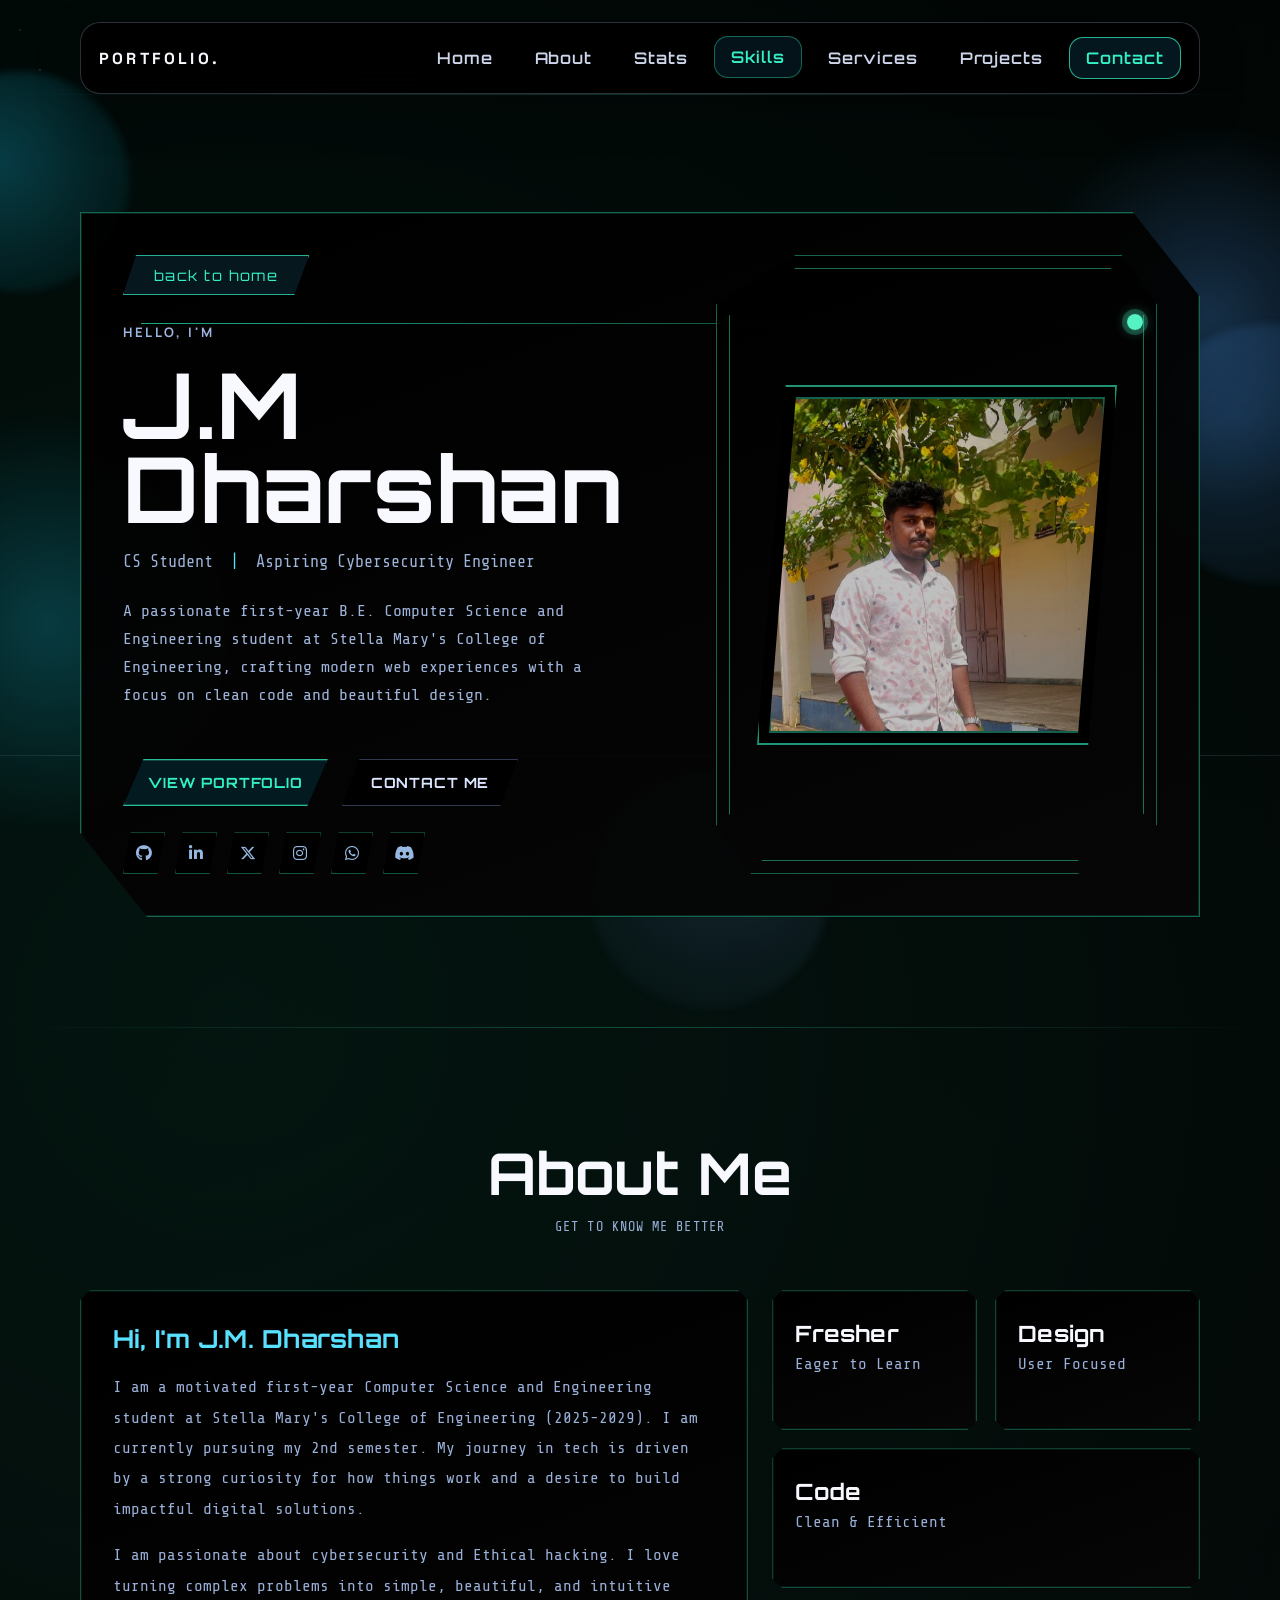
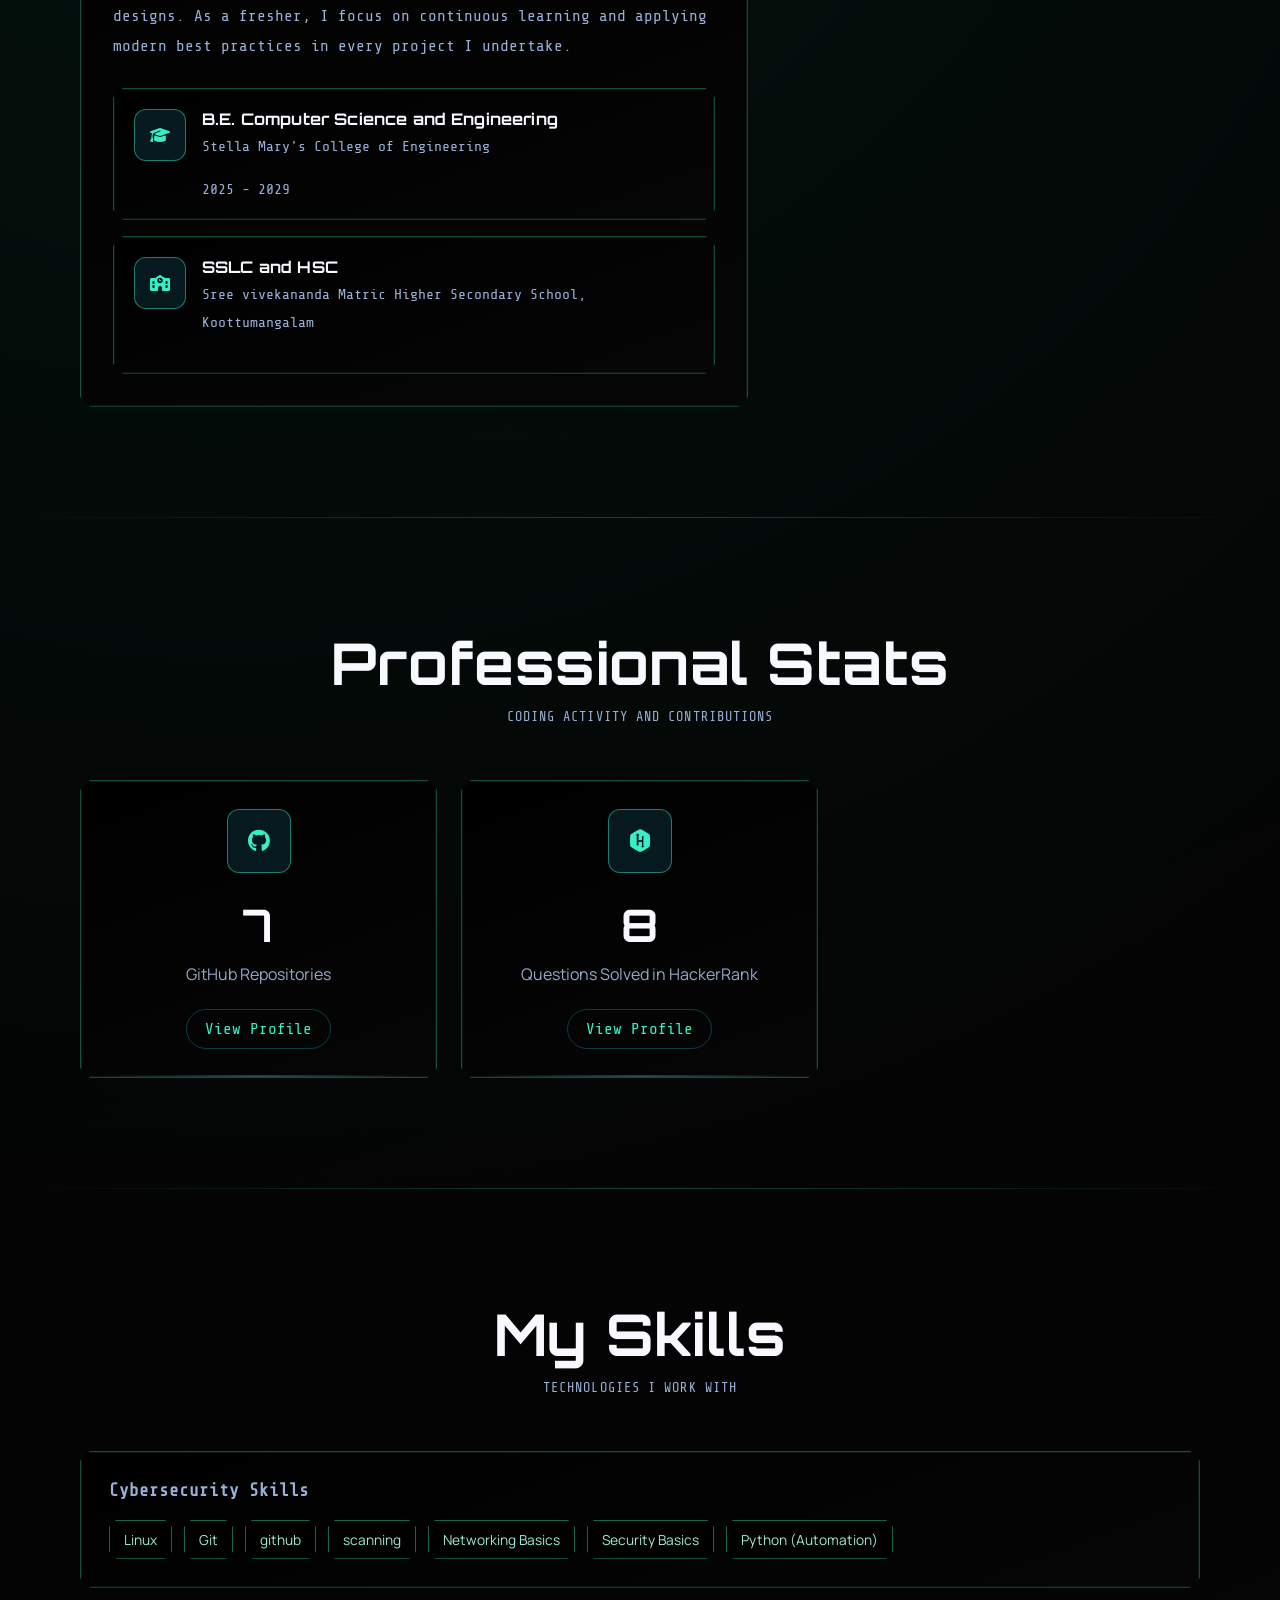
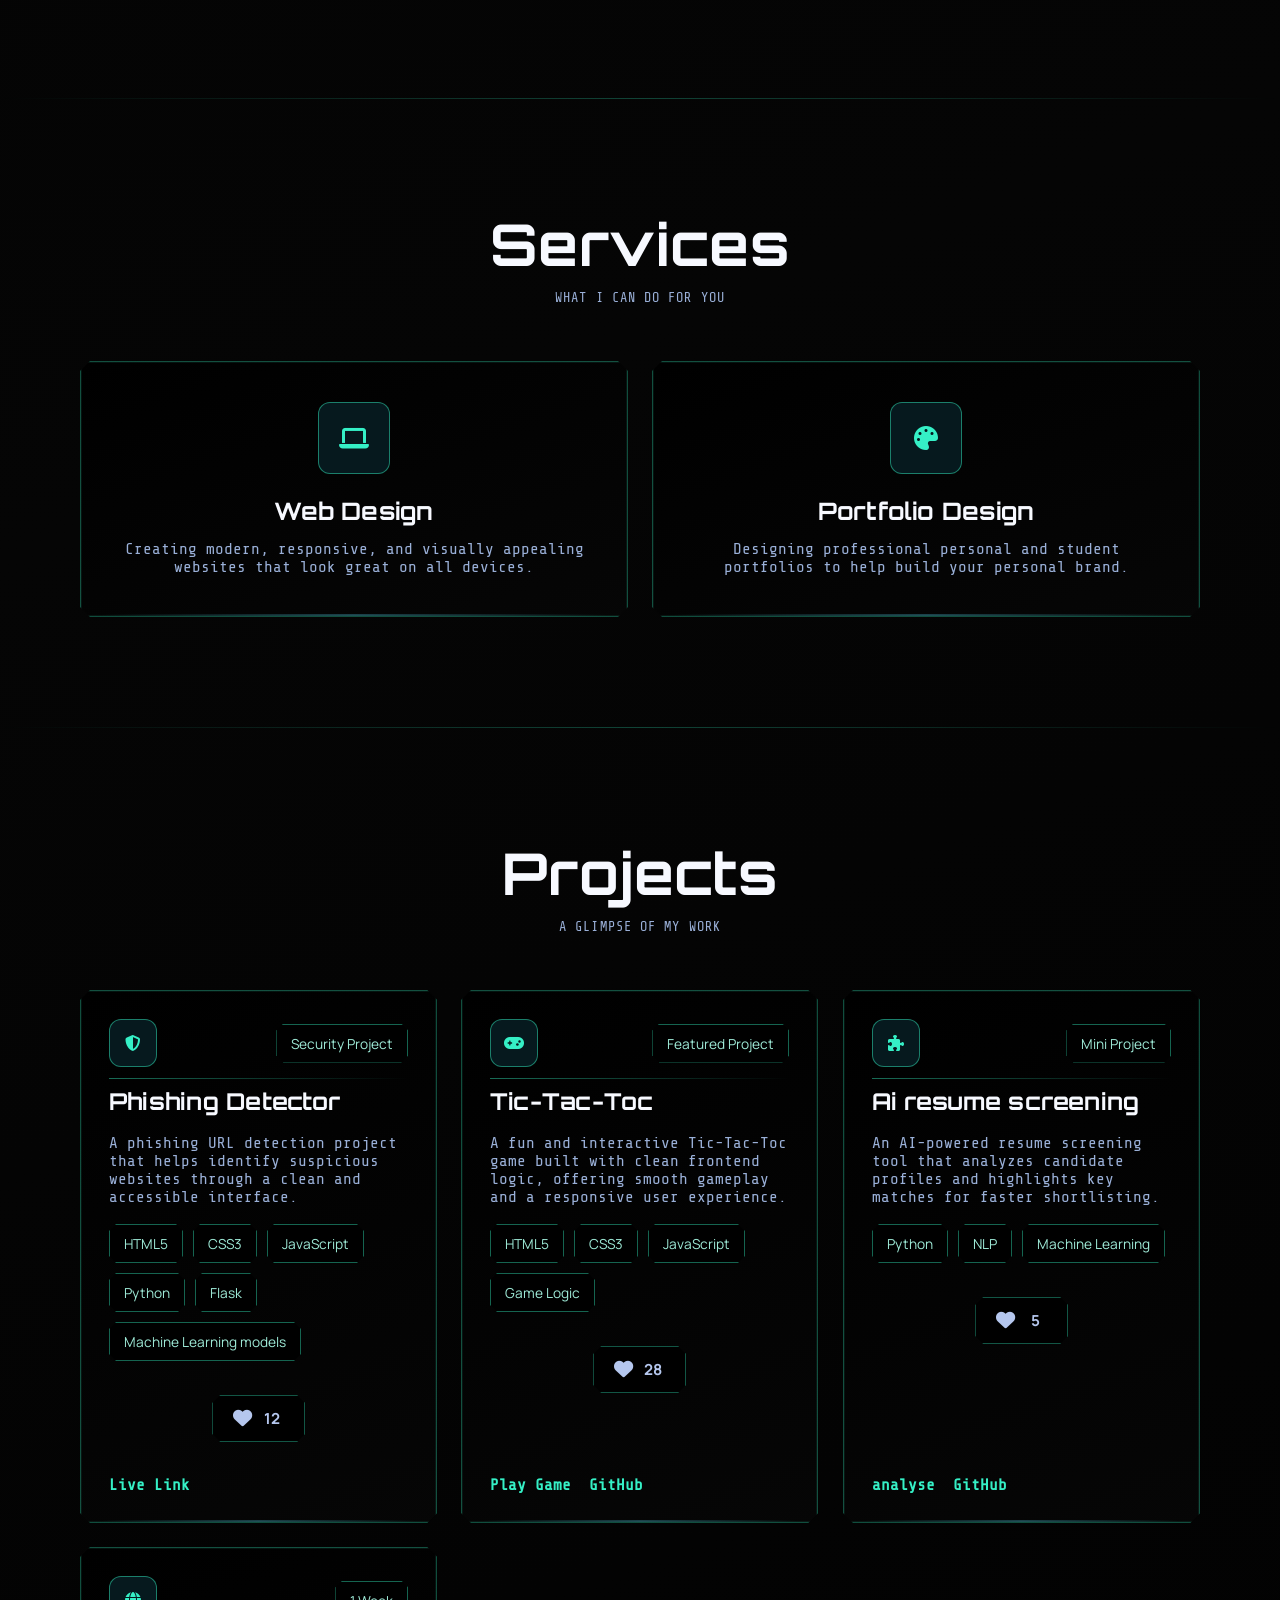
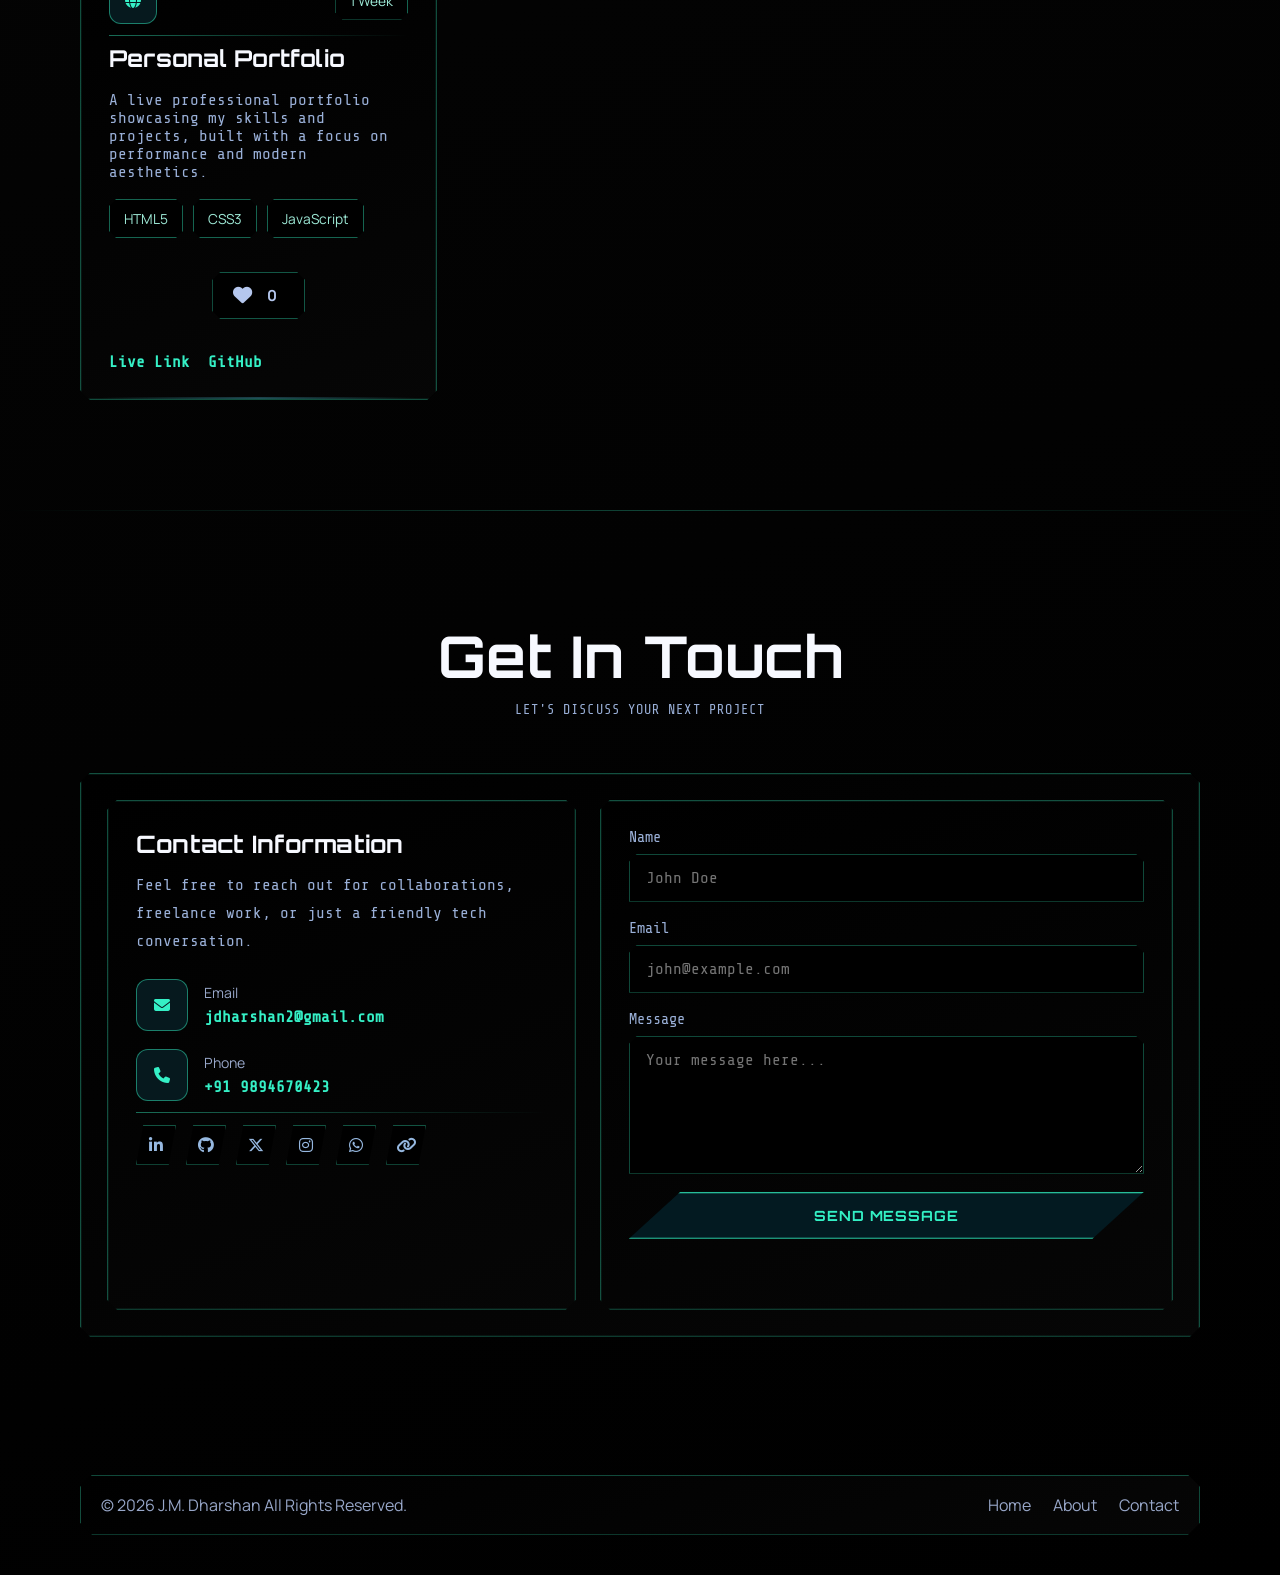
==== dashboard.html @ d4d03b98 "Arrange HTML structure and update portfolio UI/performance" ====
<!DOCTYPE html>
<html lang="en">
<head>
    <meta charset="UTF-8">
    <meta name="viewport" content="width=device-width, initial-scale=1.0">
    <title>Dashboard - J.M Dharshan Portfolio</title>
    <link href="https://fonts.googleapis.com/css2?family=Manrope:wght@400;500;600;700&family=Space+Grotesk:wght@500;700&display=swap" rel="stylesheet">
    <link rel="stylesheet" href="https://cdnjs.cloudflare.com/ajax/libs/font-awesome/6.4.0/css/all.min.css">
    <link rel="stylesheet" href="css/styles.css">
</head>
<body>
    <div class="dashboard">
        <header class="dash-header">
            <div class="container">
                <div class="dash-nav">
                    <h1>Dashboard <i class="fas fa-tachometer-alt"></i></h1>
                    <button class="logout-btn" onclick="logout()">
                        <i class="fas fa-sign-out-alt"></i> Logout
                    </button>
                </div>
            </div>
        </header>

        <main class="dash-main">
            <div class="container">
                <div class="dash-stats">
                    <div class="stat-card">
                        <i class="fas fa-project-diagram"></i>
                        <div>
                            <h3>7</h3>
                            <p>Projects</p>
                        </div>
                    </div>
                    <div class="stat-card">
                        <i class="fas fa-users"></i>
                        <div>
                            <h3>150+</h3>
                            <p>Visitors</p>
                        </div>
                    </div>
                    <div class="stat-card">
                        <i class="fas fa-heart"></i>
                        <div>
                            <h3>45</h3>
                            <p>Likes</p>
                        </div>
                    </div>
                    <div class="stat-card">
                        <i class="fas fa-code"></i>
                        <div>
                            <h3>2k+</h3>
                            <p>Lines of Code</p>
                        </div>
                    </div>
                </div>

                <div class="dash-content">
                    <section class="quick-actions">
                        <h2>Quick Actions</h2>
                        <div class="action-grid">
                            <button class="action-btn">
                                <i class="fas fa-edit"></i>
                                <span>Edit Profile</span>
                            </button>
                            <button class="action-btn">
                                <i class="fas fa-chart-line"></i>
                                <span>View Analytics</span>
                            </button>
                            <button class="action-btn">
                                <i class="fas fa-download"></i>
                                <span>Export Data</span>
                            </button>
                            <button class="action-btn">
                                <i class="fas fa-cog"></i>
                                <span>Settings</span>
                            </button>
                        </div>
                    </section>

                    <section class="recent-activity">
                        <h2>Recent Activity</h2>
                        <div class="activity-list">
                            <div class="activity-item">
                                <i class="fas fa-heart"></i>
                                <span>Project "Phishing Detector" liked by 3 users</span>
                                <small>2 hours ago</small>
                            </div>
                            <div class="activity-item">
                                <i class="fas fa-eye"></i>
                                <span>Portfolio viewed 12 times today</span>
                                <small>5 hours ago</small>
                            </div>
                            <div class="activity-item">
                                <i class="fas fa-download"></i>
                                <span>Resume downloaded</span>
                                <small>1 day ago</small>
                            </div>
                        </div>
                    </section>
                </div>
            </div>
        </main>
    </div>

    <script>
        function logout() {
            localStorage.removeItem('loggedIn');
            window.location.href = 'index.html';
        }

        // Check auth
        if (localStorage.getItem('loggedIn') !== 'true') {
            window.location.href = 'index.html';
        }

        // Dashboard interactivity
        document.querySelectorAll('.action-btn').forEach(btn => {
            btn.addEventListener('click', () => {
                btn.style.transform = 'scale(0.98)';
                setTimeout(() => {
                    btn.style.transform = '';
                }, 150);
            });
        });
    </script>

    <style>
        /* Dashboard specific styles - optimized for performance */
        .dashboard {
            min-height: 100vh;
            background: linear-gradient(145deg, var(--bg-deep) 0%, var(--bg) 100%);
        }

        .dash-header {
            background: rgba(8, 14, 25, 0.95);
            border-bottom: 1px solid rgba(26, 214, 255, 0.2);
            backdrop-filter: blur(20px);
        }

        .container {
            max-width: 1200px;
            margin: 0 auto;
            padding: 0 24px;
        }

        .dash-nav {
            display: flex;
            justify-content: space-between;
            align-items: center;
            padding: 20px 0;
        }

        .dash-nav h1 {
            font-family: 'Space Grotesk', sans-serif;
            font-size: 1.8rem;
            color: var(--cyan);
            display: flex;
            align-items: center;
            gap: 12px;
        }

        .logout-btn {
            background: rgba(239, 68, 68, 0.15);
            border: 1px solid rgba(239, 68, 68, 0.4);
            color: var(--text);
            padding: 10px 20px;
            border-radius: 12px;
            cursor: pointer;
            transition: all 0.2s ease;
        }

        .logout-btn:hover {
            background: rgba(239, 68, 68, 0.25);
            transform: translateY(-1px);
        }

        .dash-main {
            padding: 60px 0;
        }

        .dash-stats {
            display: grid;
            grid-template-columns: repeat(auto-fit, minmax(220px, 1fr));
            gap: 24px;
            margin-bottom: 48px;
        }

        .stat-card {
            background: rgba(17, 37, 58, 0.8);
            border: 1px solid rgba(26, 214, 255, 0.3);
            border-radius: 18px;
            padding: 28px;
            text-align: center;
            transition: all 0.3s ease;
            cursor: pointer;
        }

        .stat-card:hover {
            border-color: var(--cyan);
            box-shadow: 0 20px 40px rgba(26, 214, 255, 0.2);
            transform: translateY(-4px);
        }

        .stat-card i {
            font-size: 2.5rem;
            color: var(--cyan);
            margin-bottom: 12px;
        }

        .stat-card h3 {
            font-size: 2.2rem;
            font-weight: 700;
            margin-bottom: 4px;
            background: linear-gradient(135deg, var(--cyan), var(--pink));
            -webkit-background-clip: text;
            -webkit-text-fill-color: transparent;
        }

        .stat-card p {
            color: var(--muted-strong);
            font-size: 0.95rem;
        }

        .dash-content > section {
            margin-bottom: 48px;
        }

        .dash-content h2 {
            font-family: 'Space Grotesk', sans-serif;
            font-size: 1.6rem;
            margin-bottom: 24px;
            color: var(--text);
        }

        .action-grid {
            display: grid;
            grid-template-columns: repeat(auto-fit, minmax(200px, 1fr));
            gap: 20px;
        }

        .action-btn {
            background: rgba(17, 37, 58, 0.8);
            border: 1px solid rgba(26, 214, 255, 0.4);
            color: var(--text);
            padding: 20px;
            border-radius: 16px;
            cursor: pointer;
            transition: all 0.25s ease;
            display: flex;
            flex-direction: column;
            align-items: center;
            gap: 12px;
            font-weight: 600;
        }

        .action-btn:hover {
            border-color: var(--cyan);
            background: rgba(26, 214, 255, 0.1);
            transform: translateY(-2px);
            box-shadow: 0 15px 35px rgba(26, 214, 255, 0.2);
        }

        .action-btn i {
            font-size: 1.8rem;
            color: var(--cyan);
        }

        .activity-list {
            background: rgba(8, 14, 25, 0.6);
            border: 1px solid rgba(26, 214, 255, 0.2);
            border-radius: 16px;
            overflow: hidden;
        }

        .activity-item {
            display: flex;
            align-items: center;
            gap: 16px;
            padding: 20px 24px;
            border-bottom: 1px solid rgba(255, 255, 255, 0.08);
            transition: background 0.2s ease;
        }

        .activity-item:hover {
            background: rgba(26, 214, 255, 0.08);
        }

        .activity-item:last-child {
            border-bottom: none;
        }

        .activity-item i {
            color: var(--cyan);
            font-size: 1.2rem;
            width: 32px;
        }

        .activity-item span {
            flex: 1;
            color: var(--text);
        }

        .activity-item small {
            color: var(--muted);
            font-size: 0.85rem;
        }

        @media (max-width: 768px) {
            .dash-stats {
                grid-template-columns: repeat(2, 1fr);
            }

            .action-grid {
                grid-template-columns: 1fr;
            }

            .dash-nav {
                flex-direction: column;
                gap: 16px;
                text-align: center;
            }
        }
    </style>
---- css/styles.css ----
:root {
    --bg: #081523;
    --bg-deep: #040b14;
    --panel: #11253a;
    --panel-soft: #163149;
    --panel-strong: #1f3f5e;
    --text: #f4f7ff;
    --muted: #8f9abc;
    --muted-strong: #aeb8d8;
    --line: rgba(166, 182, 225, 0.12);
    --cyan: #1ad6ff;
    --blue: #4f9dff;
    --violet: #7ea6ff;
    --pink: #5ee6ff;
    --green: #21d39b;
    --orange: #65b8ff;
    --gold: #9dd8ff;
    --shadow: 0 22px 60px rgba(0, 0, 0, 0.28);
    --radius: 24px;
}

* {
    margin: 0;
    padding: 0;
    box-sizing: border-box;
}

html {
    scroll-behavior: smooth;
}

body {
    font-family: 'Manrope', sans-serif;
    color: var(--text);
    background: #000;
    position: relative;
    overflow-x: hidden;
}

body::before,
body::after {
    content: "";
    position: fixed;
    inset: 0;
    pointer-events: none;
}

body::before {
    z-index: 0;
    opacity: 0.3;
    background-image: 
        radial-gradient(1px 1px at 20px 30px, #eee, transparent),
        radial-gradient(1px 1px at 40px 70px, white, transparent),
        radial-gradient(1px 1px at 90px 40px, #fff, transparent),
        radial-gradient(1px 1px at 130px 80px, white, transparent),
        radial-gradient(1px 1px at 160px 30px, transparent, transparent);
    mix-blend-mode: screen;
}

body::after {
    z-index: 0;
    opacity: 0;
    background:
        radial-gradient(circle at 18% 24%, rgba(168, 232, 255, 0.3), transparent 32%),
        radial-gradient(circle at 82% 34%, rgba(109, 185, 255, 0.22), transparent 30%),
        radial-gradient(circle at 46% 78%, rgba(157, 222, 255, 0.18), transparent 26%);
    mix-blend-mode: screen;
    animation: lightningFlash 7s ease-in-out infinite;
}

a {
    color: inherit;
    text-decoration: none;
}

button,
input,
textarea {
    font: inherit;
}

img {
    display: block;
    max-width: 100%;
}

.page-shell {
    position: relative;
    isolation: isolate;
    z-index: 1;
}

.page-shell::before,
.page-shell::after {
    content: "";
    position: fixed;
    inset: auto;
    pointer-events: none;
    z-index: -1;
}

.page-shell::before {
    top: 14%;
    right: -120px;
    width: 380px;
    height: 380px;
    background: radial-gradient(circle, rgba(79, 157, 255, 0.26) 0%, rgba(79, 157, 255, 0) 72%);
}

.page-shell::after {
    top: 46%;
    left: -160px;
    width: 420px;
    height: 420px;
    background: radial-gradient(circle, rgba(26, 214, 255, 0.22) 0%, rgba(26, 214, 255, 0) 72%);
}

.scroll-progress {
    position: fixed;
    top: 0;
    left: 0;
    width: 100%;
    height: 3px;
    transform-origin: left center;
    transform: scaleX(0);
    background: linear-gradient(90deg, var(--cyan), var(--gold), var(--pink));
    z-index: 120;
}

.ambient-layer {
    position: fixed;
    inset: 0;
    pointer-events: none;
    z-index: -1;
}

.ambient-orb {
    position: absolute;
    border-radius: 50%;
    filter: blur(4px);
    opacity: 0.6;
    animation: drift 16s ease-in-out infinite;
}

.orb-a {
    top: 8%;
    left: -90px;
    width: 220px;
    height: 220px;
    background: radial-gradient(circle at 40% 40%, rgba(26, 214, 255, 0.42), rgba(26, 214, 255, 0));
}

.orb-b {
    right: -120px;
    top: 36%;
    width: 260px;
    height: 260px;
    background: radial-gradient(circle at 36% 36%, rgba(79, 157, 255, 0.36), rgba(79, 157, 255, 0));
    animation-delay: -5s;
}

.orb-c {
    left: 46%;
    bottom: -110px;
    width: 240px;
    height: 240px;
    background: radial-gradient(circle at 60% 30%, rgba(126, 166, 255, 0.26), rgba(126, 166, 255, 0));
    animation-delay: -10s;
}

.ambient-line {
    position: absolute;
    left: -20%;
    bottom: 16%;
    width: 140%;
    height: 1px;
    background: linear-gradient(90deg, transparent, rgba(157, 216, 255, 0.35), transparent);
    animation: sweep 12s linear infinite;
}

.container {
    width: min(1120px, calc(100% - 48px));
    margin: 0 auto;
}

.section {
    padding: 108px 0;
    position: relative;
}

.section-panel {
    background: rgba(8, 22, 36, 0.64);
}

.site-header {
    position: sticky;
    top: 0;
    z-index: 100;
    padding-top: 18px;
}

.nav-container {
    display: flex;
    align-items: center;
    justify-content: space-between;
    gap: 24px;
    background: rgba(11, 18, 33, 0.72);
    border: 1px solid rgba(160, 178, 221, 0.12);
    border-radius: 999px;
    padding: 14px 18px 14px 24px;
    backdrop-filter: blur(18px);
    box-shadow: 0 10px 35px rgba(2, 8, 22, 0.35);
    transition: background-color 0.3s ease, box-shadow 0.3s ease;
}

.site-header.scrolled .nav-container {
    background: rgba(8, 16, 30, 0.86);
    box-shadow: 0 12px 40px rgba(0, 0, 0, 0.36);
}

.brand,
.hero h1,
.section-heading h2,
.card h3,
.stat-card h3,
.project-card h3,
.about-story h3 {
    font-family: 'Space Grotesk', sans-serif;
}

.brand {
    font-size: 1rem;
    font-weight: 700;
    letter-spacing: 0.16em;
}

.nav-menu {
    display: flex;
    align-items: center;
    gap: 10px;
}

.nav-link {
    color: var(--muted-strong);
    padding: 10px 16px;
    border-radius: 999px;
    transition: background-color 0.25s ease, color 0.25s ease, transform 0.25s ease;
}

.nav-link:hover,
.nav-link.active {
    color: var(--text);
    background: rgba(255, 255, 255, 0.06);
    transform: translateY(-1px);
}

.nav-cta {
    background: linear-gradient(90deg, var(--violet), var(--cyan));
    color: var(--text);
}

.menu-toggle {
    display: none;
    width: 48px;
    height: 48px;
    border: 1px solid var(--line);
    border-radius: 14px;
    background: rgba(255, 255, 255, 0.04);
    color: var(--text);
    cursor: pointer;
}

.menu-toggle span {
    display: block;
    width: 20px;
    height: 2px;
    margin: 4px auto;
    border-radius: 999px;
    background: currentColor;
    transition: transform 0.25s ease, opacity 0.25s ease;
}

.menu-toggle.is-open span:nth-child(1) {
    transform: translateY(6px) rotate(45deg);
}

.menu-toggle.is-open span:nth-child(2) {
    opacity: 0;
}

.menu-toggle.is-open span:nth-child(3) {
    transform: translateY(-6px) rotate(-45deg);
}

.hero {
    min-height: 100vh;
    display: flex;
    align-items: center;
    padding-top: 76px;
}

.hero-grid {
    display: grid;
    grid-template-columns: minmax(0, 1.1fr) minmax(320px, 0.9fr);
    gap: 64px;
    align-items: center;
}

.hero-copy > * {
    opacity: 0;
    transform: translateY(14px);
    animation: heroItem 0.7s ease forwards;
}

.hero-copy > *:nth-child(1) { animation-delay: 0.05s; }
.hero-copy > *:nth-child(2) { animation-delay: 0.14s; }
.hero-copy > *:nth-child(3) { animation-delay: 0.22s; }
.hero-copy > *:nth-child(4) { animation-delay: 0.3s; }
.hero-copy > *:nth-child(5) { animation-delay: 0.38s; }
.hero-copy > *:nth-child(6) { animation-delay: 0.46s; }

.eyebrow {
    color: var(--cyan);
    font-size: 0.95rem;
    font-weight: 700;
    margin-bottom: 14px;
}

.hero h1 {
    font-size: clamp(3rem, 6vw, 5rem);
    line-height: 0.95;
    margin-bottom: 14px;
}

.hero-role {
    font-size: 1.1rem;
    color: var(--muted-strong);
    margin-bottom: 18px;
}

.hero-role span {
    color: var(--cyan);
    margin: 0 8px;
}

.hero-description {
    max-width: 560px;
    color: var(--muted);
    font-size: 1rem;
    line-height: 1.85;
    margin-bottom: 28px;
}

.hero-actions {
    display: flex;
    flex-wrap: wrap;
    gap: 14px;
    margin-bottom: 30px;
}

.btn {
    display: inline-flex;
    align-items: center;
    justify-content: center;
    min-width: 152px;
    padding: 13px 24px;
    border: 1px solid transparent;
    border-radius: 999px;
    font-weight: 700;
    transition: transform 0.25s ease, box-shadow 0.25s ease, border-color 0.25s ease, background-color 0.25s ease;
    position: relative;
    overflow: hidden;
}

.btn:hover {
    transform: translateY(-2px);
}

.btn::after {
    content: "";
    position: absolute;
    top: 0;
    left: -120%;
    width: 60%;
    height: 100%;
    background: linear-gradient(100deg, transparent, rgba(255, 255, 255, 0.35), transparent);
    transform: skewX(-20deg);
}

.btn:hover::after {
    animation: shine 0.75s ease;
}

.btn-primary {
    color: var(--text);
    background: linear-gradient(90deg, var(--violet), var(--cyan));
    box-shadow: 0 10px 24px rgba(90, 124, 255, 0.28);
}

.btn-secondary {
    color: var(--text);
    border-color: rgba(180, 196, 235, 0.24);
    background: rgba(255, 255, 255, 0.02);
}

.social-row {
    display: flex;
    flex-wrap: wrap;
    gap: 12px;
}

.social-row a {
    width: 36px;
    height: 36px;
    border-radius: 50%;
    display: inline-flex;
    align-items: center;
    justify-content: center;
    color: var(--muted-strong);
    background: rgba(255, 255, 255, 0.03);
    border: 1px solid var(--line);
    transition: transform 0.25s ease, color 0.25s ease, border-color 0.25s ease, background-color 0.25s ease;
}

.social-row a:hover {
    color: var(--text);
    border-color: rgba(23, 201, 255, 0.35);
    background: rgba(23, 201, 255, 0.08);
    transform: translateY(-2px);
}

.magnetic {
    will-change: transform;
}

.social-row.compact a {
    width: 40px;
    height: 40px;
}

.hero-visual {
    position: relative;
    min-height: 460px;
    display: grid;
    place-items: center;
    transform-style: preserve-3d;
    transition: transform 0.25s ease;
}

.portrait-glow {
    position: absolute;
    width: 520px;
    height: 520px;
    border-radius: 50%;
    background: radial-gradient(circle, rgba(79, 157, 255, 0.46) 0%, rgba(26, 214, 255, 0.24) 30%, rgba(79, 157, 255, 0) 72%);
    filter: blur(24px);
    animation: pulse 5s ease-in-out infinite;
}

.portrait-ring {
    position: relative;
    width: min(420px, 76vw);
    aspect-ratio: 1;
    padding: 14px;
    border-radius: 50%;
    background: linear-gradient(135deg, rgba(26, 214, 255, 0.78), rgba(79, 157, 255, 0.78));
    box-shadow: 0 0 0 22px rgba(255, 255, 255, 0.02), 0 18px 70px rgba(79, 157, 255, 0.34);
    transform: perspective(900px) rotateY(var(--tilt-x, 0deg)) rotateX(var(--tilt-y, 0deg));
    transition: transform 0.2s ease;
}

.portrait-ring img {
    width: 100%;
    height: 100%;
    object-fit: cover;
    border-radius: 50%;
    border: 8px solid #10203c;
}

.section-heading {
    margin-bottom: 52px;
}

.section-heading.centered {
    text-align: center;
}

.section-heading h2 {
    font-size: clamp(2rem, 4vw, 3.25rem);
    margin-bottom: 10px;
}

.section-heading p {
    color: var(--muted);
}

.card,
.mini-card,
.contact-panel {
    background: linear-gradient(180deg, rgba(31, 43, 73, 0.78), rgba(23, 33, 56, 0.88));
    border: 1px solid var(--line);
    border-radius: var(--radius);
    box-shadow: var(--shadow);
    position: relative;
    overflow: hidden;
    transform: translateY(0);
    transition: transform 0.3s ease, border-color 0.3s ease, box-shadow 0.3s ease;
}

.card::before,
.mini-card::before,
.contact-panel::before {
    content: "";
    position: absolute;
    inset: 0;
    background: linear-gradient(120deg, transparent 10%, rgba(255, 255, 255, 0.12) 46%, transparent 80%);
    transform: translateX(-130%);
    transition: transform 0.65s ease;
    pointer-events: none;
}

.card:hover,
.mini-card:hover,
.contact-panel:hover {
    transform: translateY(-6px);
    border-color: rgba(157, 216, 255, 0.35);
    box-shadow: 0 30px 80px rgba(0, 0, 0, 0.34);
}

.card:hover::before,
.mini-card:hover::before,
.contact-panel:hover::before {
    transform: translateX(130%);
}

.card {
    padding: 28px;
}

.card-large {
    padding: 32px;
}

.about-grid {
    display: grid;
    grid-template-columns: minmax(0, 1.25fr) minmax(260px, 0.8fr);
    gap: 26px;
}

.about-story h3 {
    color: var(--cyan);
    font-size: 1.55rem;
    margin-bottom: 18px;
}

.about-story p {
    color: var(--muted-strong);
    line-height: 1.9;
    margin-bottom: 16px;
}

.timeline-list {
    display: grid;
    gap: 16px;
    margin-top: 26px;
}

.timeline-item {
    display: flex;
    gap: 16px;
    align-items: flex-start;
    padding: 20px;
    border-radius: 18px;
    background: rgba(9, 15, 28, 0.3);
    border: 1px solid rgba(255, 255, 255, 0.05);
}

.timeline-icon,
.stat-icon,
.service-icon,
.contact-icon {
    width: 52px;
    height: 52px;
    flex: 0 0 auto;
    display: grid;
    place-items: center;
    border-radius: 18px;
    background: radial-gradient(circle at top, rgba(26, 214, 255, 0.24), rgba(79, 157, 255, 0.24));
    color: var(--cyan);
}

.timeline-item h4 {
    font-size: 1rem;
    margin-bottom: 4px;
}

.timeline-item p,
.timeline-item span {
    color: var(--muted);
    font-size: 0.92rem;
}

.about-highlights {
    display: grid;
    grid-template-columns: repeat(2, minmax(0, 1fr));
    gap: 18px;
    align-content: start;
}

.mini-card {
    padding: 28px 22px;
    min-height: 140px;
}

.mini-card h4 {
    font-family: 'Space Grotesk', sans-serif;
    font-size: 1.4rem;
    margin-bottom: 8px;
}

.mini-card p {
    color: var(--muted);
}

.highlight-fresher {
    border-top: 2px solid var(--violet);
}

.highlight-design {
    border-top: 2px solid var(--cyan);
}

.highlight-code {
    grid-column: 1 / -1;
    border-top: 2px solid var(--green);
}

.stats-grid,
.services-grid,
.projects-grid {
    display: grid;
    gap: 22px;
}

.stats-grid {
    grid-template-columns: repeat(3, minmax(0, 1fr));
}

.stat-card,
.cert-card {
    text-align: center;
}

.stat-card .stat-icon,
.cert-card .stat-icon {
    margin: 0 auto 24px;
    width: 64px;
    height: 64px;
    border-radius: 20px;
    font-size: 1.4rem;
}

.accent-orange {
    color: var(--orange);
}

.accent-green {
    color: var(--green);
}

.accent-pink {
    color: var(--pink);
}

.stat-card h3,
.cert-card h3 {
    font-size: 2.8rem;
    margin-bottom: 10px;
}

.cert-card h3 {
    font-size: 2rem;
}

.stat-card p,
.cert-card p,
.cert-card span,
.service-card p,
.project-card p {
    color: var(--muted);
}

.stat-card a {
    display: inline-flex;
    align-items: center;
    justify-content: center;
    margin-top: 24px;
    padding: 10px 18px;
    border-radius: 999px;
    border: 1px solid rgba(23, 201, 255, 0.28);
    color: var(--cyan);
}

.cert-card img {
    width: 100%;
    height: 180px;
    object-fit: cover;
    border-radius: 18px;
    margin: 18px 0 12px;
}

.skill-shell h3 {
    font-size: 1.1rem;
    margin-bottom: 20px;
    color: var(--muted-strong);
}

.skill-pills {
    display: flex;
    flex-wrap: wrap;
    gap: 12px;
}

.skill-pills span,
.project-tags span,
.project-badge {
    display: inline-flex;
    align-items: center;
    justify-content: center;
    padding: 9px 14px;
    border-radius: 999px;
    background: rgba(255, 255, 255, 0.05);
    border: 1px solid rgba(255, 255, 255, 0.08);
    color: var(--muted-strong);
    font-size: 0.86rem;
}

.services-grid {
    grid-template-columns: repeat(2, minmax(0, 1fr));
}

.service-card {
    text-align: center;
    padding: 40px 32px;
}

.service-icon {
    width: 72px;
    height: 72px;
    margin: 0 auto 22px;
    border-radius: 50%;
    font-size: 1.5rem;
}

.service-card h3 {
    margin-bottom: 14px;
    font-size: 1.5rem;
}

.projects-grid {
    grid-template-columns: repeat(3, minmax(0, 1fr));
}

.project-card {
    display: flex;
    flex-direction: column;
    gap: 18px;
}

.project-top {
    display: flex;
    align-items: center;
    justify-content: space-between;
    gap: 12px;
}

.project-icon {
    width: 48px;
    height: 48px;
    border-radius: 16px;
    display: grid;
    place-items: center;
    background: rgba(90, 124, 255, 0.12);
    color: var(--cyan);
}

.project-card h3 {
    font-size: 1.45rem;
}

.project-tags {
    display: flex;
    flex-wrap: wrap;
    gap: 10px;
}

.text-links {
    display: flex;
    gap: 18px;
    margin-top: auto;
}

.text-links a {
    color: var(--cyan);
    font-weight: 700;
    position: relative;
}

.text-links a::after {
    content: "";
    position: absolute;
    left: 0;
    bottom: -2px;
    width: 100%;
    height: 1px;
    background: currentColor;
    transform-origin: right;
    transform: scaleX(0);
    transition: transform 0.26s ease;
}

.text-links a:hover::after {
    transform-origin: left;
    transform: scaleX(1);
}

.contact-panel {
    display: grid;
    grid-template-columns: minmax(290px, 0.9fr) minmax(0, 1.1fr);
    gap: 28px;
    padding: 28px;
}

.contact-info-block,
.contact-form-block {
    background: rgba(8, 14, 26, 0.24);
    border: 1px solid rgba(255, 255, 255, 0.05);
    border-radius: 22px;
    padding: 28px;
}

.contact-info-block h3 {
    margin-bottom: 12px;
    font-size: 1.5rem;
}

.contact-info-block > p {
    color: var(--muted);
    line-height: 1.75;
    margin-bottom: 24px;
}

.contact-list {
    display: grid;
    gap: 18px;
    margin-bottom: 24px;
}

.contact-item {
    display: flex;
    gap: 16px;
    align-items: center;
}

.contact-item span {
    display: block;
    color: var(--muted);
    font-size: 0.88rem;
    margin-bottom: 3px;
}

.contact-item a {
    color: var(--text);
    font-weight: 700;
}

.contact-form {
    display: grid;
    gap: 18px;
}

.contact-form label {
    display: grid;
    gap: 8px;
}

.contact-form span {
    color: var(--muted-strong);
    font-size: 0.95rem;
}

.contact-form input,
.contact-form textarea {
    width: 100%;
    border: 1px solid rgba(180, 196, 235, 0.12);
    background: rgba(255, 255, 255, 0.04);
    color: var(--text);
    border-radius: 14px;
    padding: 14px 16px;
    resize: vertical;
    transition: border-color 0.25s ease, background-color 0.25s ease, box-shadow 0.25s ease;
}

.contact-form input:focus,
.contact-form textarea:focus {
    outline: none;
    border-color: rgba(23, 201, 255, 0.45);
    background: rgba(255, 255, 255, 0.06);
    box-shadow: 0 0 0 4px rgba(23, 201, 255, 0.08);
}

.form-status {
    min-height: 24px;
    color: var(--cyan);
    font-size: 0.95rem;
}

.site-footer {
    padding: 28px 0 40px;
}

.footer-inner {
    display: flex;
    justify-content: space-between;
    gap: 20px;
    align-items: center;
    color: var(--muted);
}

.footer-links {
    display: flex;
    gap: 22px;
}

.footer-links a:hover {
    color: var(--text);
}

.reveal {
    opacity: 0;
    transform: translateY(26px);
    transition: opacity 0.7s ease, transform 0.7s ease;
}

.reveal.visible {
    opacity: 1;
    transform: translateY(0);
}

.rocket {
    position: fixed;
    bottom: 20%;
    right: -15%;
    width: 100px;
    height: auto;
    z-index: 10;
    filter: drop-shadow(0 8px 32px rgba(255,255,255,0.4));
    animation: rocketFloat 6s cubic-bezier(0.25,0.46,0.45,0.94) infinite, rocketMove 30s linear infinite;
}

@keyframes rocketFloat {
    0%, 100% { transform: translateY(0px) rotate(0deg); }
    50% { transform: translateY(-15px) rotate(2deg); }
}

@keyframes rocketMove {
    0% { right: -10%; }
    100% { right: 110%; }
}

@keyframes stormFlash {
    0% { opacity: 0.8; transform: scale(1.1); }
    50% { opacity: 0.4; transform: scale(1.3); }
    100% { opacity: 0; transform: scale(1.5); }
}

/* Twinkling Stars */
.stars-container {
    position: fixed;
    top: 0;
    left: 0;
    width: 100%;
    height: 100%;
    pointer-events: none;
    z-index: 0;
}

.star {
    position: absolute;
    background: #fff;
    border-radius: 50%;
    animation: twinkle 3s ease-in-out infinite alternate, drift 25s linear infinite;
    box-shadow: 0 0 5px rgba(255,255,255,0.5);
}

@keyframes twinkle {
    0% { 
        opacity: 0.4; 
        transform: scale(0.6) rotate(0deg); 
    }
    100% { 
        opacity: 1; 
        transform: scale(1.4) rotate(180deg); 
        box-shadow: 0 0 20px rgba(255,255,255,0.9), 0 0 40px rgba(255,255,255,0.6);
    }
}

@keyframes drift {
    0% { transform: translateX(0) translateY(0) rotate(0deg); }
    100% { transform: translateX(15px) translateY(-10px) rotate(360deg); }
}

@keyframes drift {
    0% { transform: translate3d(0, 0, 0) scale(1); }
    50% { transform: translate3d(0, -18px, 0) scale(1.04); }
    100% { transform: translate3d(0, 0, 0) scale(1); }
}

@keyframes sweep {
    0% { transform: translateX(0); opacity: 0.45; }
    50% { opacity: 0.9; }
    100% { transform: translateX(8%); opacity: 0.45; }
}

@keyframes pulse {
    0% { transform: scale(0.96); opacity: 0.8; }
    50% { transform: scale(1.04); opacity: 1; }
    100% { transform: scale(0.96); opacity: 0.8; }
}

@keyframes heroItem {
    to {
        opacity: 1;
        transform: translateY(0);
    }
}

@keyframes shine {
    0% { left: -120%; }
    100% { left: 140%; }
}

@keyframes lightningSky {
    0% {
        transform: translate3d(0, 0, 0) scale(1);
        opacity: 0.35;
    }
    45% {
        transform: translate3d(-2%, -1.5%, 0) scale(1.02);
        opacity: 0.52;
    }
    100% {
        transform: translate3d(-4%, -3%, 0) scale(1.04);
        opacity: 0.35;
    }
}

@keyframes lightningFlash {
    0%, 24%, 28%, 57%, 60%, 100% {
        opacity: 0;
    }
    25%, 58% {
        opacity: 0.6;
    }
    26%, 59% {
        opacity: 0.22;
    }
    27% {
        opacity: 0.45;
    }
}

@media (prefers-reduced-motion: reduce) {
    *,
    *::before,
    *::after {
        animation: none !important;
        transition: none !important;
    }

    .scroll-progress {
        display: none;
    }
}

@media (max-width: 960px) {
    .hero-grid,
    .about-grid,
    .stats-grid,
    .services-grid,
    .projects-grid,
    .contact-panel {
        grid-template-columns: 1fr;
    }

    .hero-copy {
        text-align: center;
    }

    .hero-description {
        margin-left: auto;
        margin-right: auto;
    }

    .hero-actions,
    .social-row {
        justify-content: center;
    }

    .hero-visual {
        min-height: 360px;
        transform: none;
    }

    .about-highlights {
        grid-template-columns: repeat(3, minmax(0, 1fr));
    }

    .highlight-code {
        grid-column: auto;
    }
}

@media (max-width: 820px) {
    .site-header {
        padding-top: 12px;
    }

    .menu-toggle {
        display: inline-block;
    }

    .nav-menu {
        position: absolute;
        top: calc(100% + 12px);
        left: 0;
        right: 0;
        flex-direction: column;
        align-items: stretch;
        padding: 14px;
        border-radius: 28px;
        background: rgba(11, 18, 33, 0.96);
        border: 1px solid var(--line);
        box-shadow: var(--shadow);
        opacity: 0;
        visibility: hidden;
        transform: translateY(-8px);
        transition: opacity 0.25s ease, transform 0.25s ease, visibility 0.25s ease;
    }

    .nav-menu.is-open {
        opacity: 1;
        visibility: visible;
        transform: translateY(0);
    }

    .nav-link {
        text-align: center;
    }

    .section {
        padding: 88px 0;
    }

    .card:hover,
    .mini-card:hover,
    .contact-panel:hover {
        transform: translateY(-3px);
    }

    .footer-inner {
        flex-direction: column;
        text-align: center;
    }
}

@media (max-width: 640px) {
    .container {
        width: min(100% - 28px, 1120px);
    }

    .hero {
        padding-top: 56px;
    }

    .hero h1 {
        font-size: 2.7rem;
    }

    .hero-actions {
        flex-direction: column;
    }

    .btn {
        width: 100%;
    }

    .portrait-ring {
        width: min(320px, 78vw);
        transform: none;
    }

    .about-highlights {
        grid-template-columns: 1fr;
    }

    .card,
    .card-large,
    .contact-panel,
    .contact-info-block,
    .contact-form-block,
    .mini-card {
        padding: 22px;
    }

    .ambient-line {
        bottom: 10%;
    }
}

/* Galaxy Lightning Effect */
.lightning-container {
    position: fixed;
    pointer-events: none;
    z-index: 110;
    transform: translate(-50%, -50%);
    filter: drop-shadow(0 0 16px rgba(31, 112, 255, 0.88));
}

.lightning-bolt {
    position: absolute;
    background: linear-gradient(180deg, #78dbff, #1f70ff, #0a2ea6);
    border-radius: 50% 50% 50% 50% / 60% 60% 40% 40%;
    opacity: 0;
    transform: scale(0) rotate(0deg);
}

.lightning-main {
    width: 6px;
    height: 80px;
    top: 0;
    left: 50%;
    margin-left: -3px;
    clip-path: polygon(0 0, 100% 20%, 80% 50%, 100% 80%, 0 100%);
    transform-origin: top;
}

.lightning-branch {
    width: 3px;
    height: 30px;
    opacity: 0.7;
    background: linear-gradient(90deg, #59b4ff, transparent);
}

.lightning-branch-1 {
    top: 25px;
    right: -10px;
    transform: rotate(30deg);
    transform-origin: left center;
}

.lightning-branch-2 {
    top: 50px;
    left: -8px;
    transform: rotate(-25deg);
    transform-origin: right center;
}

.lightning-arc {
    width: 4px;
    height: 100px;
    border-radius: 50%;
    background: radial-gradient(ellipse, #81c6ff 0%, #1f70ff 52%, transparent 84%);
    top: -10px;
    left: 50%;
    margin-left: -2px;
    transform: rotate(-15deg);
}

.lightning-burst {
    width: 60px;
    height: 60px;
    border-radius: 50%;
    background: conic-gradient(from 0deg, #1f70ff, #0a2ea6, #7cd7ff, #1f70ff);
    top: 50%;
    left: 50%;
    margin-left: -30px;
    margin-top: -30px;
}

.lightning-glow {
    position: absolute;
    border-radius: 50%;
    filter: blur(8px);
    opacity: 0.4;
}

.nebula-glow {
    width: 120px;
    height: 120px;
    background: radial-gradient(circle, rgba(40, 125, 255, 0.58), rgba(10, 46, 166, 0.4), transparent);
    top: 50%;
    left: 50%;
    margin: -60px 0 0 -60px;
    animation-delay: 0.1s;
}

.lightning-sparks {
    position: absolute;
    width: 40px;
    height: 40px;
    top: 50%;
    left: 50%;
    margin: -20px 0 0 -20px;
    background: radial-gradient(circle, #93d6ff 10%, transparent 70%);
    border-radius: 50%;
    opacity: 0;
    animation: sparksScatter 0.5s 0.2s ease-out forwards;
}

.lightning-container.lightning-strike .lightning-bolt {
    opacity: 1;
    animation: lightningStrike 0.3s cubic-bezier(0.23, 1, 0.32, 1) forwards;
}

.lightning-container.lightning-strike .lightning-main {
    animation-delay: 0s;
}

.lightning-container.lightning-strike .lightning-branch {
    animation-delay: 0.05s;
}

.lightning-container.lightning-strike .lightning-arc,
.lightning-container.lightning-strike .lightning-burst {
    animation-delay: 0.08s;
}

.lightning-container.lightning-strike .lightning-glow {
    animation: lightningGlow 0.4s 0.1s ease-out forwards;
}

@keyframes lightningStrike {
    0% {
        opacity: 0;
        transform: scale(0.3) rotate(0deg);
    }
    10%, 20%, 30% {
        opacity: 1;
        transform: scale(1.1) rotate(var(--random-rot, 0deg));
        filter: brightness(3);
    }
    40%, 60% {
        opacity: 0.6;
        transform: scale(0.8);
        filter: brightness(1.5);
    }
    80% {
        opacity: 0.3;
        transform: scale(0.4);
    }
    100% {
        opacity: 0;
        transform: scale(0);
    }
}

@keyframes lightningGlow {
    0% {
        opacity: 0;
        transform: scale(0.5);
        filter: blur(4px);
    }
    50% {
        opacity: 0.8;
        transform: scale(1.3);
        filter: blur(16px);
    }
    100% {
        opacity: 0;
        transform: scale(2);
        filter: blur(24px);
    }
}

@keyframes sparksScatter {
    0% {
        opacity: 0;
        transform: scale(0) rotate(0deg);
    }
    30% {
        opacity: 1;
        transform: scale(1.2) rotate(180deg);
    }
    100% {
        opacity: 0;
        transform: scale(0.1) rotate(720deg) translate(20px, -20px);
    }
}

/* Like Engine Loading Overlay & Buttons */
.loading-overlay {
    position: fixed;
    inset: 0;
    background: rgba(8, 21, 35, 0.95);
    backdrop-filter: blur(12px);
    display: none;
    align-items: center;
    justify-content: center;
    z-index: 1000;
    opacity: 0;
    transition: opacity 0.3s ease;
}

.loading-overlay.active {
    display: flex;
    opacity: 1;
}

.loading-content {
    text-align: center;
    background: linear-gradient(180deg, rgba(17, 37, 58, 0.9), rgba(23, 33, 56, 0.9));
    border: 1px solid rgba(26, 214, 255, 0.3);
    border-radius: var(--radius);
    padding: 48px 36px;
    box-shadow: var(--shadow), 0 0 0 1px rgba(26, 214, 255, 0.2);
    animation: loadingPulse 2s ease-in-out infinite;
}

.loading-heart {
    font-size: 3.2rem;
    color: var(--pink);
    margin-bottom: 20px;
    animation: heartBeat 1.2s cubic-bezier(0.68, -0.55, 0.265, 1.55) infinite;
}

.loading-heart i {
    filter: drop-shadow(0 0 12px rgba(94, 230, 255, 0.6));
}

.loading-spinner {
    width: 48px;
    height: 48px;
    border: 3px solid rgba(26, 214, 255, 0.2);
    border-top: 3px solid var(--cyan);
    border-radius: 50%;
    animation: spin 1s linear infinite;
    margin: 0 auto 24px;
}

.loading-text {
    color: var(--text);
    font-weight: 600;
    margin-bottom: 28px;
}

.loading-progress {
    width: 200px;
    height: 4px;
    background: rgba(255, 255, 255, 0.1);
    border-radius: 2px;
    overflow: hidden;
    margin: 0 auto;
}

.progress-bar {
    height: 100%;
    background: linear-gradient(90deg, var(--cyan), var(--pink));
    width: 0%;
    border-radius: 2px;
    transition: width 0.1s ease;
    box-shadow: 0 0 8px rgba(26, 214, 255, 0.5);
}

.project-actions {
    display: flex;
    justify-content: center;
    margin: 16px 0;
}

.like-btn {
    display: flex;
    align-items: center;
    gap: 8px;
    background: rgba(255, 255, 255, 0.05);
    border: 1px solid rgba(255, 255, 255, 0.1);
    border-radius: 20px;
    padding: 12px 20px;
    color: var(--muted-strong);
    font-weight: 600;
    cursor: pointer;
    transition: all 0.3s cubic-bezier(0.4, 0, 0.2, 1);
    position: relative;
    overflow: hidden;
    min-height: 44px;
}

.like-btn:hover {
    background: rgba(94, 230, 255, 0.15);
    border-color: rgba(94, 230, 255, 0.4);
    color: var(--pink);
    transform: translateY(-2px) scale(1.02);
    box-shadow: 0 8px 25px rgba(94, 230, 255, 0.25);
}

.like-btn.liked {
    background: linear-gradient(135deg, var(--pink), var(--violet));
    border-color: var(--pink);
    color: var(--text);
    box-shadow: 0 6px 20px rgba(94, 230, 255, 0.4);
}

.like-btn.liked i {
    color: var(--pink);
}

.like-btn.loading {
    pointer-events: none;
    opacity: 0.7;
}

.like-btn.loading i {
    animation: pulse 0.6s infinite;
}

.like-btn i {
    font-size: 1.2rem;
    font-weight: 900;
    transition: color 0.3s ease, transform 0.3s ease;
}

.like-count {
    font-size: 0.95rem;
    font-weight: 700;
    min-width: 24px;
    text-align: center;
}

.like-btn.liked .like-count {
    color: var(--text);
}

/* Animations */
@keyframes loadingPulse {
    0%, 100% { transform: scale(1); }
    50% { transform: scale(1.02); }
}

@keyframes heartBeat {
    0% { transform: scale(1); }
    14% { transform: scale(1.3); }
    28% { transform: scale(1); }
    42% { transform: scale(1.3); }
    70% { transform: scale(1); }
}

@keyframes spin {
    to { transform: rotate(360deg); }
}

.like-btn::after {
    content: '';
    position: absolute;
    top: 50%;
    left: 50%;
    width: 0;
    height: 0;
    background: radial-gradient(circle, rgba(94, 230, 255, 0.6), transparent);
    border-radius: 50%;
    transform: translate(-50%, -50%);
    transition: width 0.6s, height 0.6s;
}

.like-btn:active::after {
    width: 300px;
    height: 300px;
    opacity: 0;
}

/* Responsive */
@media (max-width: 640px) {
    .loading-content {
        padding: 36px 24px;
        margin: 0 20px;
    }

    .loading-heart {
        font-size: 2.5rem;
    }

    .like-btn {
        padding: 10px 16px;
        min-height: 40px;
    }
}

/* Responsive lightning scale */
@media (max-width: 640px) {
    .lightning-bolt {
        transform: scale(0.7);
    }
    
    .lightning-main {
        height: 60px;
    }
    
    .nebula-glow {
        width: 80px;
        height: 80px;
        margin: -40px 0 0 -40px;
    }
}



/* Custom Cursor Effects */
body {
    cursor: none;
}
.cursor-dot, .cursor-ring {
    position: fixed;
    top: 0;
    left: 0;
    opacity: 0;
    pointer-events: none;
    z-index: 9999;
    transform: translate(-50%, -50%);
}
.cursor-dot {
    width: 8px;
    height: 8px;
    background-color: var(--cyan);
    border-radius: 50%;
    box-shadow: 0 0 10px rgba(26, 214, 255, 0.45);
    transition: width 0.2s, height 0.2s, background-color 0.2s, border-radius 0.2s, box-shadow 0.2s;
}
.cursor-ring {
    width: 32px;
    height: 32px;
    border: 2px solid var(--violet);
    border-radius: 50%;
    box-shadow: 0 0 14px rgba(126, 166, 255, 0.24);
    transition: transform 0.1s ease-out, width 0.2s, height 0.2s, border-color 0.2s, border-radius 0.2s, box-shadow 0.2s;
}

/* Page Loader - Dribbble Style */
.page-loader {
    position: fixed;
    inset: 0;
    background:
        radial-gradient(circle at 20% 20%, rgba(26, 214, 255, 0.14), transparent 45%),
        radial-gradient(circle at 80% 18%, rgba(126, 166, 255, 0.18), transparent 40%),
        var(--bg-deep);
    display: flex;
    align-items: center;
    justify-content: center;
    z-index: 9999;
    opacity: 1;
    transition: opacity 1s cubic-bezier(0.25, 0.46, 0.45, 0.94);
    overflow: hidden;
}

.page-loader.loaded {
    opacity: 0;
    pointer-events: none;
}

.loader-content {
    text-align: center;
    position: relative;
    background: rgba(7, 17, 30, 0.72);
    border: 1px solid rgba(157, 216, 255, 0.22);
    border-radius: 18px;
    padding: 18px 18px 14px;
    box-shadow: 0 18px 60px rgba(0, 0, 0, 0.45);
}

.loader-gif {
    width: min(78vw, 420px);
    max-height: 52vh;
    object-fit: contain;
    border-radius: 12px;
    display: block;
    box-shadow:
        0 0 0 1px rgba(26, 214, 255, 0.28),
        0 10px 36px rgba(0, 0, 0, 0.55);
}

.loader-caption {
    margin-top: 12px;
    color: var(--muted-strong);
    font-size: 0.95rem;
    letter-spacing: 0.06em;
    text-transform: uppercase;
    animation: loaderCaptionPulse 1.6s ease-in-out infinite;
}

@keyframes loaderCaptionPulse {
    0%,
    100% {
        opacity: 0.7;
    }
    50% {
        opacity: 1;
    }
}

/* Hide site content until loaded */
body:not(.loaded) .page-shell,
body:not(.loaded) .loading-overlay,
body:not(.loaded) .cursor-dot,
body:not(.loaded) .cursor-ring {
    opacity: 0;
    visibility: hidden;
}

@media (prefers-reduced-motion: reduce) {
    .page-loader {
        display: none;
    }
}

/* Hovering effect for links */
a:hover ~ .cursor-dot,
button:hover ~ .cursor-dot,
.hover-target:hover ~ .cursor-dot {
    width: 12px;
    height: 12px;
    background-color: var(--gold);
}
a:hover ~ .cursor-ring,
button:hover ~ .cursor-ring,
.hover-target:hover ~ .cursor-ring {
    width: 48px;
    height: 48px;
    border-color: var(--cyan);
    background: rgba(23, 201, 255, 0.1);
}

/* Continuous Floating Animations */
@keyframes floatUp {
    0% { transform: translateY(0px); }
    50% { transform: translateY(-10px); }
    100% { transform: translateY(0px); }
}

.portrait-image {
    animation: floatUp 6s ease-in-out infinite;
}

.skill-pills span {
    transition: all 0.3s ease;
}
.skill-pills span:hover {
    transform: translateY(-5px) scale(1.1);
    box-shadow: 0 5px 15px rgba(23, 201, 255, 0.4);
    background: var(--cyan);
    color: var(--bg-deep);
}

.project-card:hover, .service-card:hover, .stat-card:hover {
    box-shadow: 0 15px 35px rgba(79, 157, 255, 0.24);
}

/* Enhanced Reveal Animation */
.reveal {
    opacity: 0;
    transform: translateY(40px) scale(0.95);
    filter: blur(10px);
    transition: opacity 0.8s cubic-bezier(0.5, 0, 0, 1), 
                transform 0.8s cubic-bezier(0.5, 0, 0, 1),
                filter 0.8s cubic-bezier(0.5, 0, 0, 1);
}
.reveal.visible {
    opacity: 1;
    transform: translateY(0) scale(1);
    filter: blur(0);
}

@media (hover: none), (pointer: coarse) {
    body {
        cursor: auto;
    }

    .cursor-dot,
    .cursor-ring {
        display: none;
    }
}

/* Agency-style refresh inspired by modern portfolio showcases */
:root {
    --bg: #05070d;
    --bg-deep: #02040a;
    --panel: #0e1524;
    --panel-soft: #131d31;
    --panel-strong: #18253d;
    --text: #f7f8ff;
    --muted: #9aa5c4;
    --muted-strong: #c7cee2;
    --line: rgba(202, 213, 255, 0.16);
    --cyan: #3ce6ff;
    --blue: #66a3ff;
    --violet: #7e8dff;
    --pink: #53ffc0;
    --green: #4cffb8;
    --gold: #8de7ff;
    --radius: 30px;
}

body {
    background:
        radial-gradient(circle at 14% 20%, rgba(62, 230, 255, 0.15), transparent 34%),
        radial-gradient(circle at 82% 14%, rgba(126, 141, 255, 0.14), transparent 36%),
        radial-gradient(circle at 50% 78%, rgba(90, 118, 255, 0.12), transparent 42%),
        linear-gradient(145deg, #03050c 0%, #070d1a 56%, #050913 100%);
}

.section {
    padding: 118px 0;
}

.section-panel {
    background: transparent;
}

.site-header {
    padding-top: 22px;
}

.nav-container {
    background: rgba(7, 12, 24, 0.82);
    border: 1px solid rgba(164, 184, 255, 0.22);
    border-radius: 22px;
    padding: 14px 18px;
    box-shadow: 0 12px 42px rgba(0, 0, 0, 0.36);
}

.brand {
    letter-spacing: 0.2em;
}

.nav-link {
    border-radius: 14px;
    font-weight: 600;
}

.nav-link:hover,
.nav-link.active {
    background: rgba(105, 130, 255, 0.18);
}

.hero {
    padding-top: 110px;
}

.hero-grid {
    gap: 72px;
}

.eyebrow {
    display: inline-flex;
    align-items: center;
    gap: 8px;
    padding: 8px 16px;
    border-radius: 999px;
    border: 1px solid rgba(60, 230, 255, 0.35);
    background: rgba(60, 230, 255, 0.1);
    color: #b7f6ff;
    text-transform: uppercase;
    letter-spacing: 0.08em;
}

.hero h1 {
    font-size: clamp(3rem, 6.6vw, 5.6rem);
    line-height: 0.92;
    max-width: 10ch;
}

.hero-role {
    font-size: 1.15rem;
}

.hero-description {
    font-size: 1.04rem;
    line-height: 1.9;
}

.btn {
    border-radius: 16px;
    min-width: 174px;
    padding: 14px 24px;
}

.btn-primary {
    background: linear-gradient(135deg, #4f73ff 0%, #45dfff 52%, #49f6b2 100%);
    box-shadow: 0 18px 38px rgba(63, 138, 255, 0.34);
}

.btn-secondary {
    border-color: rgba(172, 190, 255, 0.24);
    background: rgba(255, 255, 255, 0.03);
}

.social-row a {
    border-radius: 14px;
    width: 42px;
    height: 42px;
    background: rgba(15, 27, 48, 0.62);
}

.social-row a:hover {
    transform: translateY(-3px) scale(1.03);
    background: rgba(76, 120, 255, 0.26);
}

.hero-visual {
    min-height: 520px;
}

.portrait-glow {
    width: 620px;
    height: 620px;
    background: radial-gradient(circle, rgba(68, 121, 255, 0.35) 0%, rgba(63, 229, 255, 0.24) 36%, rgba(63, 229, 255, 0) 72%);
}

.portrait-ring {
    width: min(440px, 78vw);
    border-radius: 34px;
    padding: 10px;
    background: linear-gradient(145deg, rgba(64, 112, 255, 0.95), rgba(61, 224, 255, 0.95));
    box-shadow: 0 22px 70px rgba(38, 78, 194, 0.42);
}

.portrait-ring img {
    border-radius: 26px;
    border: 6px solid #0b1528;
}

.section-heading {
    margin-bottom: 56px;
}

.section-heading h2 {
    font-size: clamp(2.1rem, 4.2vw, 3.6rem);
    letter-spacing: -0.02em;
}

.section-heading p {
    text-transform: uppercase;
    letter-spacing: 0.08em;
    font-size: 0.86rem;
    color: #aab7db;
}

.card,
.mini-card,
.contact-panel,
.contact-info-block,
.contact-form-block {
    background: linear-gradient(160deg, rgba(15, 23, 40, 0.92) 0%, rgba(11, 18, 34, 0.9) 100%);
    border: 1px solid rgba(174, 196, 255, 0.16);
    border-radius: 26px;
    box-shadow: 0 20px 46px rgba(0, 0, 0, 0.34);
}

.card:hover,
.mini-card:hover,
.contact-panel:hover {
    border-color: rgba(110, 147, 255, 0.4);
    box-shadow: 0 30px 72px rgba(0, 0, 0, 0.45);
}

.timeline-item {
    background: rgba(7, 13, 24, 0.8);
    border-color: rgba(158, 179, 255, 0.2);
    border-radius: 20px;
}

.timeline-icon,
.stat-icon,
.service-icon,
.contact-icon {
    border-radius: 16px;
    background: linear-gradient(145deg, rgba(72, 112, 255, 0.25), rgba(67, 230, 255, 0.22));
}

.stats-grid {
    grid-template-columns: repeat(3, minmax(0, 1fr));
}

.services-grid {
    grid-template-columns: repeat(2, minmax(0, 1fr));
}

.projects-grid {
    grid-template-columns: repeat(3, minmax(0, 1fr));
}

.service-card,
.project-card,
.stat-card,
.cert-card {
    border-top: 1px solid rgba(70, 222, 255, 0.25);
}

.project-icon {
    background: rgba(86, 119, 255, 0.2);
    border-radius: 14px;
}

.project-badge,
.project-tags span,
.skill-pills span {
    background: rgba(255, 255, 255, 0.03);
    border-color: rgba(160, 183, 255, 0.24);
    color: #dbe5ff;
}

.text-links a,
.stat-card a {
    color: #8ce7ff;
}

.contact-panel {
    gap: 24px;
    padding: 24px;
}

.contact-form input,
.contact-form textarea {
    border-radius: 12px;
    background: rgba(255, 255, 255, 0.03);
}

.contact-form button {
    border-radius: 14px;
}

.footer-inner {
    padding: 18px 20px;
    background: rgba(8, 14, 24, 0.74);
    border: 1px solid rgba(158, 179, 255, 0.14);
    border-radius: 18px;
}

@media (max-width: 960px) {
    .hero {
        padding-top: 84px;
    }

    .hero h1 {
        max-width: none;
    }

    .portrait-ring {
        width: min(380px, 84vw);
    }

    .about-highlights {
        grid-template-columns: repeat(2, minmax(0, 1fr));
    }
}

@media (max-width: 640px) {
    .section {
        padding: 92px 0;
    }

    .nav-container {
        border-radius: 18px;
    }

    .hero h1 {
        font-size: 2.7rem;
    }

    .btn {
        min-width: 100%;
    }

    .social-row a {
        width: 40px;
        height: 40px;
    }
}

/* Case-study UI/UX pass (inspired layout + motion) */
:root {
    --bg: #0a0f1a;
    --bg-deep: #060b14;
    --panel: #111a2b;
    --panel-soft: #18233a;
    --panel-strong: #223253;
    --text: #f7f9ff;
    --muted: #98a7c9;
    --muted-strong: #ccd5ea;
    --line: rgba(201, 215, 255, 0.18);
    --cyan: #58e0ff;
    --blue: #7a9dff;
    --violet: #a38dff;
    --pink: #65ffd2;
    --green: #5bffc0;
    --gold: #9beeff;
    --radius: 28px;
}

body {
    background:
        radial-gradient(circle at 8% 18%, rgba(95, 225, 255, 0.18), transparent 34%),
        radial-gradient(circle at 86% 10%, rgba(131, 145, 255, 0.2), transparent 38%),
        radial-gradient(circle at 45% 88%, rgba(82, 255, 208, 0.14), transparent 42%),
        linear-gradient(150deg, #060a12 0%, #0b1120 58%, #0a0f1a 100%);
    background-size: 130% 130%;
    animation: caseStudyBackdrop 18s ease-in-out infinite alternate;
}

.section {
    position: relative;
    padding: 110px 0;
}

.section::before {
    content: "";
    position: absolute;
    left: 0;
    right: 0;
    top: 0;
    height: 1px;
    background: linear-gradient(90deg, transparent, rgba(156, 176, 255, 0.22), transparent);
}

.nav-container {
    border-radius: 20px;
    border-color: rgba(196, 212, 255, 0.22);
    background: rgba(9, 14, 27, 0.82);
    box-shadow: 0 18px 42px rgba(0, 0, 0, 0.34);
}

.hero-grid {
    gap: 74px;
    align-items: stretch;
}

.hero-copy {
    display: grid;
    align-content: center;
}

.hero h1 {
    font-size: clamp(3rem, 6.4vw, 5.8rem);
    line-height: 0.9;
    letter-spacing: -0.02em;
    max-width: 9ch;
}

.hero-description {
    max-width: 62ch;
}

.hero-visual {
    min-height: 540px;
    border-radius: 32px;
    background: linear-gradient(165deg, rgba(22, 34, 58, 0.92), rgba(11, 18, 33, 0.92));
    border: 1px solid rgba(176, 196, 255, 0.18);
    box-shadow: 0 28px 74px rgba(0, 0, 0, 0.45);
    overflow: hidden;
    animation: caseStudyFloat 6s ease-in-out infinite;
}

.portrait-glow {
    width: 680px;
    height: 680px;
    opacity: 0.82;
}

.portrait-ring {
    width: min(420px, 78vw);
    padding: 10px;
    border-radius: 30px;
    background: linear-gradient(145deg, rgba(122, 157, 255, 0.95), rgba(88, 224, 255, 0.95));
}

.portrait-ring img {
    border-radius: 22px;
    border-width: 6px;
}

.section-heading h2 {
    letter-spacing: -0.02em;
}

.card,
.mini-card,
.contact-panel,
.contact-info-block,
.contact-form-block {
    border-radius: 24px;
    border-color: rgba(176, 196, 255, 0.18);
    box-shadow: 0 20px 58px rgba(0, 0, 0, 0.34);
}

.card:hover,
.mini-card:hover,
.contact-panel:hover {
    transform: translateY(-8px) scale(1.01);
    box-shadow: 0 30px 88px rgba(0, 0, 0, 0.48);
}

.timeline-item {
    border-radius: 18px;
}

.btn {
    border-radius: 14px;
}

.btn-primary {
    background: linear-gradient(135deg, #6c84ff 0%, #57deff 54%, #64ffd0 100%);
}

.social-row a {
    border-radius: 14px;
}

.project-card,
.service-card,
.stat-card,
.cert-card {
    position: relative;
    isolation: isolate;
}

.project-card::after,
.service-card::after,
.stat-card::after,
.cert-card::after {
    content: "";
    position: absolute;
    inset: auto 20px 0;
    height: 2px;
    background: linear-gradient(90deg, transparent, rgba(88, 224, 255, 0.56), transparent);
    opacity: 0.5;
    z-index: -1;
}

.project-top {
    margin-bottom: 2px;
}

.project-badge,
.project-tags span,
.skill-pills span {
    border-radius: 12px;
}

.contact-panel {
    padding: 26px;
}

.contact-form input,
.contact-form textarea {
    border-radius: 12px;
}

.reveal {
    opacity: 0;
    transform: translateY(26px) scale(0.98);
    filter: blur(8px);
    transition: opacity 0.72s cubic-bezier(0.4, 0, 0.2, 1),
                transform 0.72s cubic-bezier(0.4, 0, 0.2, 1),
                filter 0.72s cubic-bezier(0.4, 0, 0.2, 1);
}

.reveal.visible {
    opacity: 1;
    transform: translateY(0) scale(1);
    filter: blur(0);
}

.hero-copy > * {
    animation-duration: 0.85s;
    animation-timing-function: cubic-bezier(0.22, 1, 0.36, 1);
}

@keyframes caseStudyBackdrop {
    0% {
        background-position: 0% 20%;
    }
    100% {
        background-position: 100% 80%;
    }
}

@keyframes caseStudyFloat {
    0%,
    100% {
        transform: translateY(0);
    }
    50% {
        transform: translateY(-8px);
    }
}

@media (max-width: 960px) {
    .hero h1 {
        max-width: none;
    }

    .hero-visual {
        min-height: 430px;
    }
}

@media (max-width: 640px) {
    .section {
        padding: 88px 0;
    }

    .hero {
        padding-top: 74px;
    }

    .hero h1 {
        font-size: 2.8rem;
    }

    .hero-visual {
        min-height: 360px;
    }
}

@media (prefers-reduced-motion: reduce) {
    body,
    .hero-visual {
        animation: none !important;
    }
}

/* Strong visual override to make case-study redesign clearly visible */
body.case-study-v2 {
    background:
        radial-gradient(circle at 10% 16%, rgba(96, 224, 255, 0.2), transparent 30%),
        radial-gradient(circle at 88% 12%, rgba(152, 130, 255, 0.22), transparent 34%),
        linear-gradient(160deg, #060a14 0%, #0b1528 55%, #09101f 100%);
    position: relative;
}

body.case-study-v2::after {
    content: "";
    position: fixed;
    inset: 0;
    pointer-events: none;
    background-image:
        linear-gradient(rgba(255, 255, 255, 0.03) 1px, transparent 1px),
        linear-gradient(90deg, rgba(255, 255, 255, 0.03) 1px, transparent 1px);
    background-size: 36px 36px;
    mask-image: radial-gradient(circle at center, black 40%, transparent 86%);
    z-index: 0;
}

body.case-study-v2 .hero {
    min-height: auto;
    padding-top: 130px;
}

body.case-study-v2 .hero-grid {
    background: linear-gradient(145deg, rgba(18, 31, 54, 0.86), rgba(10, 18, 32, 0.92));
    border: 1px solid rgba(173, 196, 255, 0.22);
    border-radius: 34px;
    padding: 42px;
    box-shadow: 0 30px 80px rgba(0, 0, 0, 0.44);
    gap: 54px;
}

body.case-study-v2 .hero-copy {
    align-content: start;
}

body.case-study-v2 .eyebrow {
    background: rgba(88, 224, 255, 0.14);
    border-color: rgba(88, 224, 255, 0.38);
    border-radius: 12px;
    text-transform: uppercase;
    letter-spacing: 0.12em;
    width: fit-content;
}

body.case-study-v2 .hero h1 {
    font-size: clamp(3.4rem, 7vw, 6.2rem);
    line-height: 0.88;
    max-width: 8ch;
}

body.case-study-v2 .hero-role {
    font-size: 1.2rem;
    color: #d7e2ff;
}

body.case-study-v2 .hero-description {
    font-size: 1.08rem;
    color: #aec0e8;
    max-width: 56ch;
}

body.case-study-v2 .hero-actions {
    margin-top: 8px;
}

body.case-study-v2 .btn {
    border-radius: 12px;
    padding: 14px 24px;
}

body.case-study-v2 .btn-primary {
    background: linear-gradient(120deg, #6c87ff 0%, #59e0ff 55%, #63ffd7 100%);
    box-shadow: 0 16px 38px rgba(76, 142, 255, 0.36);
}

body.case-study-v2 .btn-secondary {
    border-color: rgba(176, 198, 255, 0.32);
    background: rgba(255, 255, 255, 0.03);
}

body.case-study-v2 .hero-visual {
    min-height: 460px;
    border-radius: 24px;
    background: rgba(10, 20, 38, 0.75);
    border: 1px solid rgba(175, 195, 255, 0.2);
    overflow: hidden;
}

body.case-study-v2 .portrait-ring {
    width: min(390px, 76vw);
    border-radius: 20px;
    padding: 8px;
}

body.case-study-v2 .portrait-ring img {
    border-radius: 14px;
    border-width: 5px;
}

body.case-study-v2 .section-heading h2 {
    font-size: clamp(2.2rem, 4.5vw, 3.9rem);
    letter-spacing: -0.03em;
}

body.case-study-v2 .section-heading p {
    text-transform: uppercase;
    letter-spacing: 0.08em;
    font-size: 0.85rem;
    color: #b3c0e3;
}

body.case-study-v2 .card,
body.case-study-v2 .mini-card,
body.case-study-v2 .contact-panel,
body.case-study-v2 .contact-info-block,
body.case-study-v2 .contact-form-block {
    background: linear-gradient(162deg, rgba(16, 25, 44, 0.93), rgba(10, 17, 31, 0.95));
    border: 1px solid rgba(174, 196, 255, 0.2);
    border-radius: 20px;
}

body.case-study-v2 .card:hover,
body.case-study-v2 .mini-card:hover,
body.case-study-v2 .contact-panel:hover {
    transform: translateY(-10px);
    border-color: rgba(97, 157, 255, 0.45);
}

body.case-study-v2 .project-card,
body.case-study-v2 .service-card,
body.case-study-v2 .stat-card,
body.case-study-v2 .cert-card {
    animation: caseStudyCardIn 0.7s cubic-bezier(0.22, 1, 0.36, 1) both;
}

body.case-study-v2 .project-card:nth-child(2),
body.case-study-v2 .service-card:nth-child(2),
body.case-study-v2 .stat-card:nth-child(2),
body.case-study-v2 .cert-card:nth-child(2) {
    animation-delay: 0.08s;
}

body.case-study-v2 .project-card:nth-child(3),
body.case-study-v2 .service-card:nth-child(3),
body.case-study-v2 .stat-card:nth-child(3),
body.case-study-v2 .cert-card:nth-child(3) {
    animation-delay: 0.14s;
}

body.case-study-v2 .project-badge,
body.case-study-v2 .project-tags span,
body.case-study-v2 .skill-pills span {
    border-radius: 10px;
    border-color: rgba(167, 190, 255, 0.32);
    background: rgba(255, 255, 255, 0.02);
}

body.case-study-v2 .project-icon,
body.case-study-v2 .service-icon,
body.case-study-v2 .stat-icon,
body.case-study-v2 .contact-icon,
body.case-study-v2 .timeline-icon {
    border-radius: 12px;
}

@keyframes caseStudyCardIn {
    from {
        opacity: 0;
        transform: translateY(18px) scale(0.98);
    }
    to {
        opacity: 1;
        transform: translateY(0) scale(1);
    }
}

@media (max-width: 960px) {
    body.case-study-v2 .hero {
        padding-top: 94px;
    }

    body.case-study-v2 .hero-grid {
        padding: 28px;
    }

    body.case-study-v2 .hero h1 {
        max-width: none;
    }
}

@media (max-width: 640px) {
    body.case-study-v2 .hero {
        padding-top: 72px;
    }

    body.case-study-v2 .hero-grid {
        padding: 20px;
        border-radius: 24px;
    }

    body.case-study-v2 .hero h1 {
        font-size: 2.9rem;
    }
}

/* Cyber shot hero pass based on neon case-study reference */
body.cyber-shot {
    background:
        radial-gradient(circle at 18% 16%, rgba(31, 255, 191, 0.11), transparent 36%),
        radial-gradient(circle at 82% 8%, rgba(79, 140, 255, 0.2), transparent 40%),
        linear-gradient(155deg, #060917 0%, #0a1020 58%, #0a1424 100%);
}

body.cyber-shot .hero {
    padding-top: 118px;
}

body.cyber-shot .hero-grid {
    position: relative;
    border-radius: 0;
    border: 1px solid rgba(52, 239, 190, 0.42);
    background: linear-gradient(160deg, rgba(9, 16, 32, 0.95), rgba(5, 10, 23, 0.95));
    box-shadow: 0 20px 70px rgba(0, 0, 0, 0.5), 0 0 0 1px rgba(39, 236, 186, 0.14) inset;
    clip-path: polygon(0 0, 94% 0, 100% 12%, 100% 100%, 6% 100%, 0 88%);
    overflow: visible;
}

body.cyber-shot .hero-grid::before {
    content: "";
    position: absolute;
    left: 60px;
    right: 54px;
    top: 110px;
    height: 1px;
    background: linear-gradient(90deg, rgba(37, 233, 184, 0.72), rgba(37, 233, 184, 0.12));
}

body.cyber-shot .hero-grid::after {
    content: "";
    position: absolute;
    right: 56px;
    top: 101px;
    width: 16px;
    height: 16px;
    border-radius: 50%;
    background: rgba(90, 255, 205, 0.95);
    box-shadow: 0 0 0 5px rgba(70, 240, 191, 0.22), 0 0 14px rgba(90, 255, 205, 0.6);
    animation: cyberDotPulse 2s ease-in-out infinite;
}

body.cyber-shot .hero-copy {
    gap: 8px;
}

body.cyber-shot .back-home-link {
    display: inline-flex;
    width: fit-content;
    padding: 10px 30px;
    margin-bottom: 20px;
    color: #35f0c6;
    font-family: 'Orbitron', 'Space Grotesk', sans-serif;
    font-size: 0.9rem;
    letter-spacing: 0.1em;
    text-transform: lowercase;
    border: 1px solid rgba(53, 240, 198, 0.7);
    background: rgba(7, 26, 34, 0.9);
    clip-path: polygon(7% 0, 100% 0, 92% 100%, 0 100%);
    box-shadow: -12px 0 0 rgba(53, 240, 198, 0.18), -20px 0 0 rgba(53, 240, 198, 0.1);
    transition: transform 0.25s ease, box-shadow 0.25s ease;
}

body.cyber-shot .back-home-link:hover {
    transform: translateX(4px);
    box-shadow: -12px 0 0 rgba(53, 240, 198, 0.24), -20px 0 0 rgba(53, 240, 198, 0.14), 0 0 18px rgba(53, 240, 198, 0.22);
}

body.cyber-shot .eyebrow {
    border: none;
    background: transparent;
    color: #9fb7e2;
    letter-spacing: 0.2em;
    padding: 0;
    font-size: 0.82rem;
}

body.cyber-shot .hero h1 {
    font-family: 'Orbitron', 'Space Grotesk', sans-serif;
    font-size: clamp(3.4rem, 7.1vw, 6.4rem);
    line-height: 0.92;
    letter-spacing: 0.01em;
    max-width: 8ch;
    text-transform: none;
}

body.cyber-shot .hero-role,
body.cyber-shot .hero-description {
    font-family: 'Share Tech Mono', 'Manrope', sans-serif;
    color: #9fb4da;
}

body.cyber-shot .hero-role {
    font-size: 1.05rem;
}

body.cyber-shot .hero-description {
    max-width: 52ch;
    font-size: 1.03rem;
    line-height: 1.7;
}

body.cyber-shot .hero-actions {
    margin-top: 14px;
    margin-bottom: 18px;
}

body.cyber-shot .btn {
    font-family: 'Orbitron', 'Space Grotesk', sans-serif;
    font-size: 0.88rem;
    letter-spacing: 0.06em;
    text-transform: uppercase;
    border-radius: 0;
    clip-path: polygon(10% 0, 100% 0, 90% 100%, 0 100%);
    min-width: 176px;
}

body.cyber-shot .btn-primary {
    background: rgba(4, 28, 35, 0.96);
    border: 1px solid rgba(49, 235, 187, 0.78);
    color: #33f0c4;
    box-shadow: 0 0 0 1px rgba(49, 235, 187, 0.24) inset, 0 0 16px rgba(49, 235, 187, 0.2);
}

body.cyber-shot .btn-secondary {
    background: rgba(8, 18, 36, 0.9);
    border: 1px solid rgba(132, 160, 223, 0.36);
    color: #dce6ff;
}

body.cyber-shot .social-row {
    gap: 10px;
}

body.cyber-shot .social-row a {
    border-radius: 0;
    clip-path: polygon(18% 0, 100% 0, 82% 100%, 0 100%);
    border-color: rgba(52, 239, 190, 0.35);
    color: #96b8e0;
    background: rgba(7, 16, 30, 0.8);
}

body.cyber-shot .social-row a:hover {
    color: #35f0c6;
    border-color: rgba(52, 239, 190, 0.72);
    background: rgba(9, 31, 37, 0.86);
    box-shadow: 0 0 15px rgba(53, 240, 198, 0.22);
}

body.cyber-shot .hero-visual {
    min-height: 520px;
    border-radius: 0;
    background: rgba(5, 14, 28, 0.8);
    border: 1px solid rgba(52, 239, 190, 0.4);
    clip-path: polygon(18% 0, 92% 0, 100% 8%, 100% 92%, 82% 100%, 8% 100%, 0 92%, 0 8%);
    position: relative;
    animation: cyberVisualFloat 4.5s ease-in-out infinite;
}

body.cyber-shot .hero-visual::before {
    content: "";
    position: absolute;
    inset: 12px;
    border: 1px solid rgba(52, 239, 190, 0.45);
    clip-path: polygon(16% 0, 92% 0, 100% 8%, 100% 92%, 84% 100%, 8% 100%, 0 92%, 0 8%);
    pointer-events: none;
}

body.cyber-shot .portrait-glow {
    display: none;
}

body.cyber-shot .portrait-ring {
    width: min(360px, 72vw);
    background: rgba(7, 17, 32, 0.85);
    border: 2px solid rgba(52, 239, 190, 0.62);
    border-radius: 0;
    padding: 10px;
    box-shadow: none;
    clip-path: polygon(8% 0, 100% 0, 92% 100%, 0 100%);
}

body.cyber-shot .portrait-ring img {
    border-radius: 0;
    border: 2px solid rgba(52, 239, 190, 0.4);
    clip-path: polygon(8% 0, 100% 0, 92% 100%, 0 100%);
}

@keyframes cyberVisualFloat {
    0%,
    100% {
        transform: translateY(0);
    }
    50% {
        transform: translateY(-6px);
    }
}

@keyframes cyberDotPulse {
    0%,
    100% {
        transform: scale(1);
        opacity: 1;
    }
    50% {
        transform: scale(1.2);
        opacity: 0.65;
    }
}

@media (max-width: 960px) {
    body.cyber-shot .hero-grid::before,
    body.cyber-shot .hero-grid::after {
        display: none;
    }

    body.cyber-shot .hero-grid {
        clip-path: none;
        border-radius: 20px;
        padding: 24px;
    }

    body.cyber-shot .hero-visual,
    body.cyber-shot .hero-visual::before,
    body.cyber-shot .portrait-ring,
    body.cyber-shot .portrait-ring img,
    body.cyber-shot .btn,
    body.cyber-shot .social-row a,
    body.cyber-shot .back-home-link {
        clip-path: none;
        border-radius: 14px;
    }
}

@media (max-width: 640px) {
    body.cyber-shot .hero {
        padding-top: 72px;
    }

    body.cyber-shot .hero h1 {
        font-size: 2.9rem;
    }

    body.cyber-shot .btn {
        min-width: 100%;
    }
}

/* Cyber shot full-site consistency overrides */
body.cyber-shot .section-panel {
    background: transparent;
}

body.cyber-shot .section-heading h2,
body.cyber-shot .about-story h3,
body.cyber-shot .service-card h3,
body.cyber-shot .project-card h3,
body.cyber-shot .stat-card h3,
body.cyber-shot .contact-info-block h3,
body.cyber-shot .mini-card h4,
body.cyber-shot .timeline-item h4 {
    font-family: 'Orbitron', 'Space Grotesk', sans-serif;
    letter-spacing: 0.01em;
}

body.cyber-shot .section-heading p,
body.cyber-shot .about-story p,
body.cyber-shot .service-card p,
body.cyber-shot .project-card p,
body.cyber-shot .timeline-item p,
body.cyber-shot .timeline-item span,
body.cyber-shot .contact-info-block > p,
body.cyber-shot .contact-form span,
body.cyber-shot .form-status,
body.cyber-shot .skill-shell h3,
body.cyber-shot .mini-card p {
    font-family: 'Share Tech Mono', 'Manrope', sans-serif;
    color: #9ab0d8;
}

body.cyber-shot .section {
    position: relative;
}

body.cyber-shot .section::before {
    content: "";
    position: absolute;
    left: 0;
    right: 0;
    top: 0;
    height: 1px;
    background: linear-gradient(90deg, transparent, rgba(50, 236, 188, 0.28), transparent);
}

body.cyber-shot .about-grid,
body.cyber-shot .stats-grid,
body.cyber-shot .services-grid,
body.cyber-shot .projects-grid,
body.cyber-shot .contact-panel {
    gap: 24px;
}

body.cyber-shot .card,
body.cyber-shot .mini-card,
body.cyber-shot .contact-panel,
body.cyber-shot .contact-info-block,
body.cyber-shot .contact-form-block,
body.cyber-shot .timeline-item,
body.cyber-shot .skill-shell,
body.cyber-shot .service-card,
body.cyber-shot .project-card,
body.cyber-shot .stat-card,
body.cyber-shot .cert-card {
    background: linear-gradient(162deg, rgba(8, 16, 31, 0.94), rgba(5, 11, 22, 0.95));
    border: 1px solid rgba(52, 239, 190, 0.32);
    border-radius: 0;
    clip-path: polygon(10px 0, calc(100% - 10px) 0, 100% 10px, 100% calc(100% - 10px), calc(100% - 10px) 100%, 10px 100%, 0 calc(100% - 10px), 0 10px);
    box-shadow: 0 12px 40px rgba(0, 0, 0, 0.4), 0 0 0 1px rgba(52, 239, 190, 0.08) inset;
}

body.cyber-shot .card:hover,
body.cyber-shot .mini-card:hover,
body.cyber-shot .contact-panel:hover,
body.cyber-shot .service-card:hover,
body.cyber-shot .project-card:hover,
body.cyber-shot .stat-card:hover,
body.cyber-shot .cert-card:hover {
    transform: translateY(-8px);
    border-color: rgba(52, 239, 190, 0.68);
    box-shadow: 0 24px 56px rgba(0, 0, 0, 0.52), 0 0 22px rgba(52, 239, 190, 0.12);
}

body.cyber-shot .project-icon,
body.cyber-shot .service-icon,
body.cyber-shot .stat-icon,
body.cyber-shot .contact-icon,
body.cyber-shot .timeline-icon {
    background: rgba(7, 30, 35, 0.86);
    border: 1px solid rgba(52, 239, 190, 0.48);
    color: #35f0c6;
}

body.cyber-shot .project-badge,
body.cyber-shot .project-tags span,
body.cyber-shot .skill-pills span {
    border-radius: 0;
    background: rgba(6, 24, 31, 0.88);
    border: 1px solid rgba(52, 239, 190, 0.42);
    color: #9eead7;
    clip-path: polygon(7px 0, calc(100% - 7px) 0, 100% 7px, 100% calc(100% - 7px), calc(100% - 7px) 100%, 7px 100%, 0 calc(100% - 7px), 0 7px);
}

body.cyber-shot .skill-pills span:hover,
body.cyber-shot .project-tags span:hover {
    background: rgba(8, 35, 40, 0.95);
    color: #35f0c6;
    box-shadow: 0 0 14px rgba(52, 239, 190, 0.2);
}

body.cyber-shot .project-top,
body.cyber-shot .project-actions,
body.cyber-shot .project-links,
body.cyber-shot .contact-list,
body.cyber-shot .timeline-list {
    position: relative;
}

body.cyber-shot .project-top::after,
body.cyber-shot .contact-list::after {
    content: "";
    position: absolute;
    left: 0;
    right: 0;
    bottom: -12px;
    height: 1px;
    background: linear-gradient(90deg, rgba(52, 239, 190, 0.45), transparent);
}

body.cyber-shot .text-links a,
body.cyber-shot .stat-card a,
body.cyber-shot .contact-item a {
    color: #35f0c6;
    font-family: 'Share Tech Mono', 'Manrope', sans-serif;
}

body.cyber-shot .like-btn {
    border-radius: 0;
    background: rgba(7, 19, 33, 0.86);
    border-color: rgba(52, 239, 190, 0.36);
    color: #b5c7ee;
    clip-path: polygon(8px 0, calc(100% - 8px) 0, 100% 8px, 100% calc(100% - 8px), calc(100% - 8px) 100%, 8px 100%, 0 calc(100% - 8px), 0 8px);
}

body.cyber-shot .like-btn:hover,
body.cyber-shot .like-btn.liked {
    color: #35f0c6;
    border-color: rgba(52, 239, 190, 0.72);
}

body.cyber-shot .contact-form input,
body.cyber-shot .contact-form textarea {
    border-radius: 0;
    background: rgba(5, 14, 26, 0.92);
    border-color: rgba(52, 239, 190, 0.3);
    color: #e8f2ff;
    font-family: 'Share Tech Mono', 'Manrope', sans-serif;
    clip-path: polygon(8px 0, calc(100% - 8px) 0, 100% 8px, 100% 100%, 0 100%, 0 8px);
}

body.cyber-shot .contact-form input:focus,
body.cyber-shot .contact-form textarea:focus {
    border-color: rgba(52, 239, 190, 0.75);
    box-shadow: 0 0 0 3px rgba(52, 239, 190, 0.12), 0 0 18px rgba(52, 239, 190, 0.12);
}

body.cyber-shot .contact-form button,
body.cyber-shot .nav-link,
body.cyber-shot .nav-cta {
    font-family: 'Orbitron', 'Space Grotesk', sans-serif;
    letter-spacing: 0.06em;
}

body.cyber-shot .nav-link.active,
body.cyber-shot .nav-link:hover {
    color: #35f0c6;
    background: rgba(7, 28, 36, 0.7);
    border: 1px solid rgba(52, 239, 190, 0.38);
}

body.cyber-shot .nav-cta {
    background: rgba(7, 28, 36, 0.84);
    border: 1px solid rgba(52, 239, 190, 0.72);
    color: #35f0c6;
}

body.cyber-shot .footer-inner {
    border-radius: 0;
    clip-path: polygon(12px 0, calc(100% - 12px) 0, 100% 12px, 100% calc(100% - 12px), calc(100% - 12px) 100%, 12px 100%, 0 calc(100% - 12px), 0 12px);
    border-color: rgba(52, 239, 190, 0.3);
    background: rgba(6, 14, 28, 0.88);
}

body.cyber-shot .footer-links a:hover {
    color: #35f0c6;
}

body.cyber-shot .reveal {
    transition: opacity 0.72s cubic-bezier(0.22, 1, 0.36, 1),
                transform 0.72s cubic-bezier(0.22, 1, 0.36, 1),
                filter 0.72s cubic-bezier(0.22, 1, 0.36, 1);
}

@media (max-width: 960px) {
    body.cyber-shot .card,
    body.cyber-shot .mini-card,
    body.cyber-shot .contact-panel,
    body.cyber-shot .contact-info-block,
    body.cyber-shot .contact-form-block,
    body.cyber-shot .timeline-item,
    body.cyber-shot .skill-shell,
    body.cyber-shot .service-card,
    body.cyber-shot .project-card,
    body.cyber-shot .stat-card,
    body.cyber-shot .cert-card,
    body.cyber-shot .project-badge,
    body.cyber-shot .project-tags span,
    body.cyber-shot .skill-pills span,
    body.cyber-shot .like-btn,
    body.cyber-shot .contact-form input,
    body.cyber-shot .contact-form textarea,
    body.cyber-shot .footer-inner {
        clip-path: none;
        border-radius: 14px;
    }

    body.cyber-shot .project-top::after,
    body.cyber-shot .contact-list::after {
        display: none;
    }
}

body.cyber-shot .cursor-dot {
    width: 10px;
    height: 10px;
    border-radius: 2px;
    background: #35f0c6;
    box-shadow: 0 0 0 1px rgba(53, 240, 198, 0.45), 0 0 16px rgba(53, 240, 198, 0.35);
}

body.cyber-shot .cursor-ring {
    width: 36px;
    height: 36px;
    border: 1px solid rgba(53, 240, 198, 0.75);
    border-radius: 0;
    clip-path: polygon(18% 0, 82% 0, 100% 18%, 100% 82%, 82% 100%, 18% 100%, 0 82%, 0 18%);
    box-shadow: 0 0 18px rgba(53, 240, 198, 0.2);
}

/* Black background override (remove blue tint) */
body.cyber-shot {
    background:
        radial-gradient(circle at 18% 16%, rgba(31, 255, 191, 0.08), transparent 34%),
        linear-gradient(160deg, #000000 0%, #050505 55%, #000000 100%);
}

body.cyber-shot .hero-grid,
body.cyber-shot .hero-visual,
body.cyber-shot .card,
body.cyber-shot .mini-card,
body.cyber-shot .contact-panel,
body.cyber-shot .contact-info-block,
body.cyber-shot .contact-form-block,
body.cyber-shot .timeline-item,
body.cyber-shot .skill-shell,
body.cyber-shot .service-card,
body.cyber-shot .project-card,
body.cyber-shot .stat-card,
body.cyber-shot .cert-card,
body.cyber-shot .footer-inner {
    background: linear-gradient(160deg, rgba(0, 0, 0, 0.96), rgba(6, 6, 6, 0.96));
}

body.cyber-shot .btn-secondary,
body.cyber-shot .social-row a,
body.cyber-shot .portrait-ring,
body.cyber-shot .like-btn,
body.cyber-shot .project-badge,
body.cyber-shot .project-tags span,
body.cyber-shot .skill-pills span,
body.cyber-shot .contact-form input,
body.cyber-shot .contact-form textarea,
body.cyber-shot .nav-container {
    background: rgba(0, 0, 0, 0.9);
}

@media (max-width: 768px) {
    body.cyber-shot .hero {
        padding-top: 64px;
    }

    body.cyber-shot .hero-grid {
        padding: 16px;
        gap: 20px;
        clip-path: none;
        border-radius: 16px;
    }

    body.cyber-shot .back-home-link {
        display: none;
    }

    body.cyber-shot .hero h1 {
        font-size: clamp(2.2rem, 11vw, 3.1rem);
        line-height: 0.95;
        max-width: none;
    }

    body.cyber-shot .hero-role {
        font-size: 0.95rem;
    }

    body.cyber-shot .hero-description {
        font-size: 0.95rem;
        line-height: 1.6;
        max-width: none;
    }

    body.cyber-shot .hero-actions {
        flex-direction: column;
        gap: 10px;
    }

    body.cyber-shot .btn {
        min-width: 100%;
        width: 100%;
        clip-path: none;
        border-radius: 12px;
    }

    body.cyber-shot .social-row {
        justify-content: center;
    }

    body.cyber-shot .social-row a {
        clip-path: none;
        border-radius: 10px;
    }

    body.cyber-shot .hero-visual,
    body.cyber-shot .hero-visual::before,
    body.cyber-shot .portrait-ring,
    body.cyber-shot .portrait-ring img {
        clip-path: none;
        border-radius: 12px;
    }

    body.cyber-shot .hero-visual {
        min-height: 300px;
    }

    body.cyber-shot .portrait-ring {
        width: min(290px, 84vw);
    }

    body.cyber-shot .section {
        padding: 72px 0;
    }

    body.cyber-shot .section-heading {
        margin-bottom: 34px;
    }

    body.cyber-shot .section-heading h2 {
        font-size: clamp(1.7rem, 9vw, 2.3rem);
    }

    body.cyber-shot .card,
    body.cyber-shot .mini-card,
    body.cyber-shot .contact-panel,
    body.cyber-shot .contact-info-block,
    body.cyber-shot .contact-form-block,
    body.cyber-shot .timeline-item,
    body.cyber-shot .skill-shell,
    body.cyber-shot .service-card,
    body.cyber-shot .project-card,
    body.cyber-shot .stat-card,
    body.cyber-shot .cert-card,
    body.cyber-shot .project-badge,
    body.cyber-shot .project-tags span,
    body.cyber-shot .skill-pills span,
    body.cyber-shot .like-btn,
    body.cyber-shot .contact-form input,
    body.cyber-shot .contact-form textarea,
    body.cyber-shot .footer-inner {
        clip-path: none;
        border-radius: 12px;
    }
}

@media (hover: none), (pointer: coarse) {
    body.cyber-shot .hero-visual {
        animation: none;
    }

    body.cyber-shot .card:hover,
    body.cyber-shot .mini-card:hover,
    body.cyber-shot .contact-panel:hover,
    body.cyber-shot .service-card:hover,
    body.cyber-shot .project-card:hover,
    body.cyber-shot .stat-card:hover,
    body.cyber-shot .cert-card:hover,
    body.cyber-shot .social-row a:hover {
        transform: none;
        box-shadow: 0 12px 30px rgba(0, 0, 0, 0.35);
    }
}
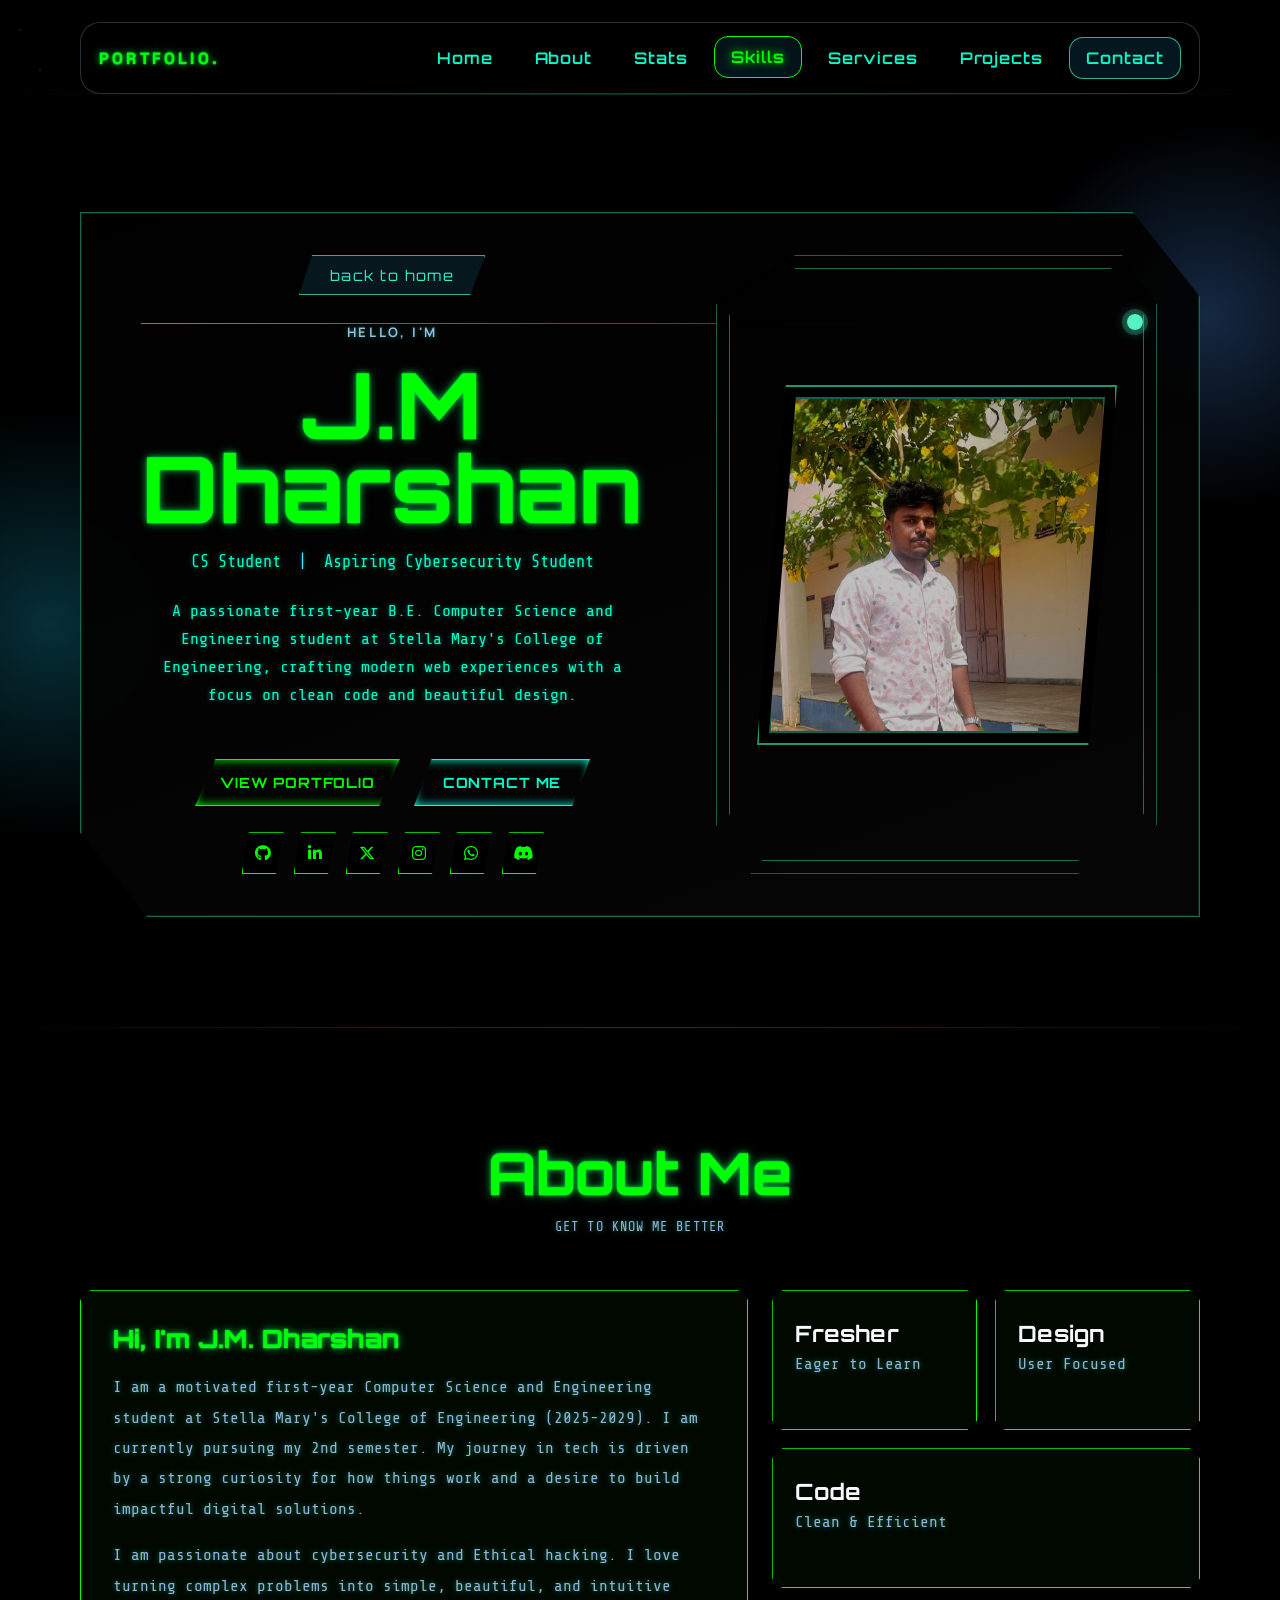
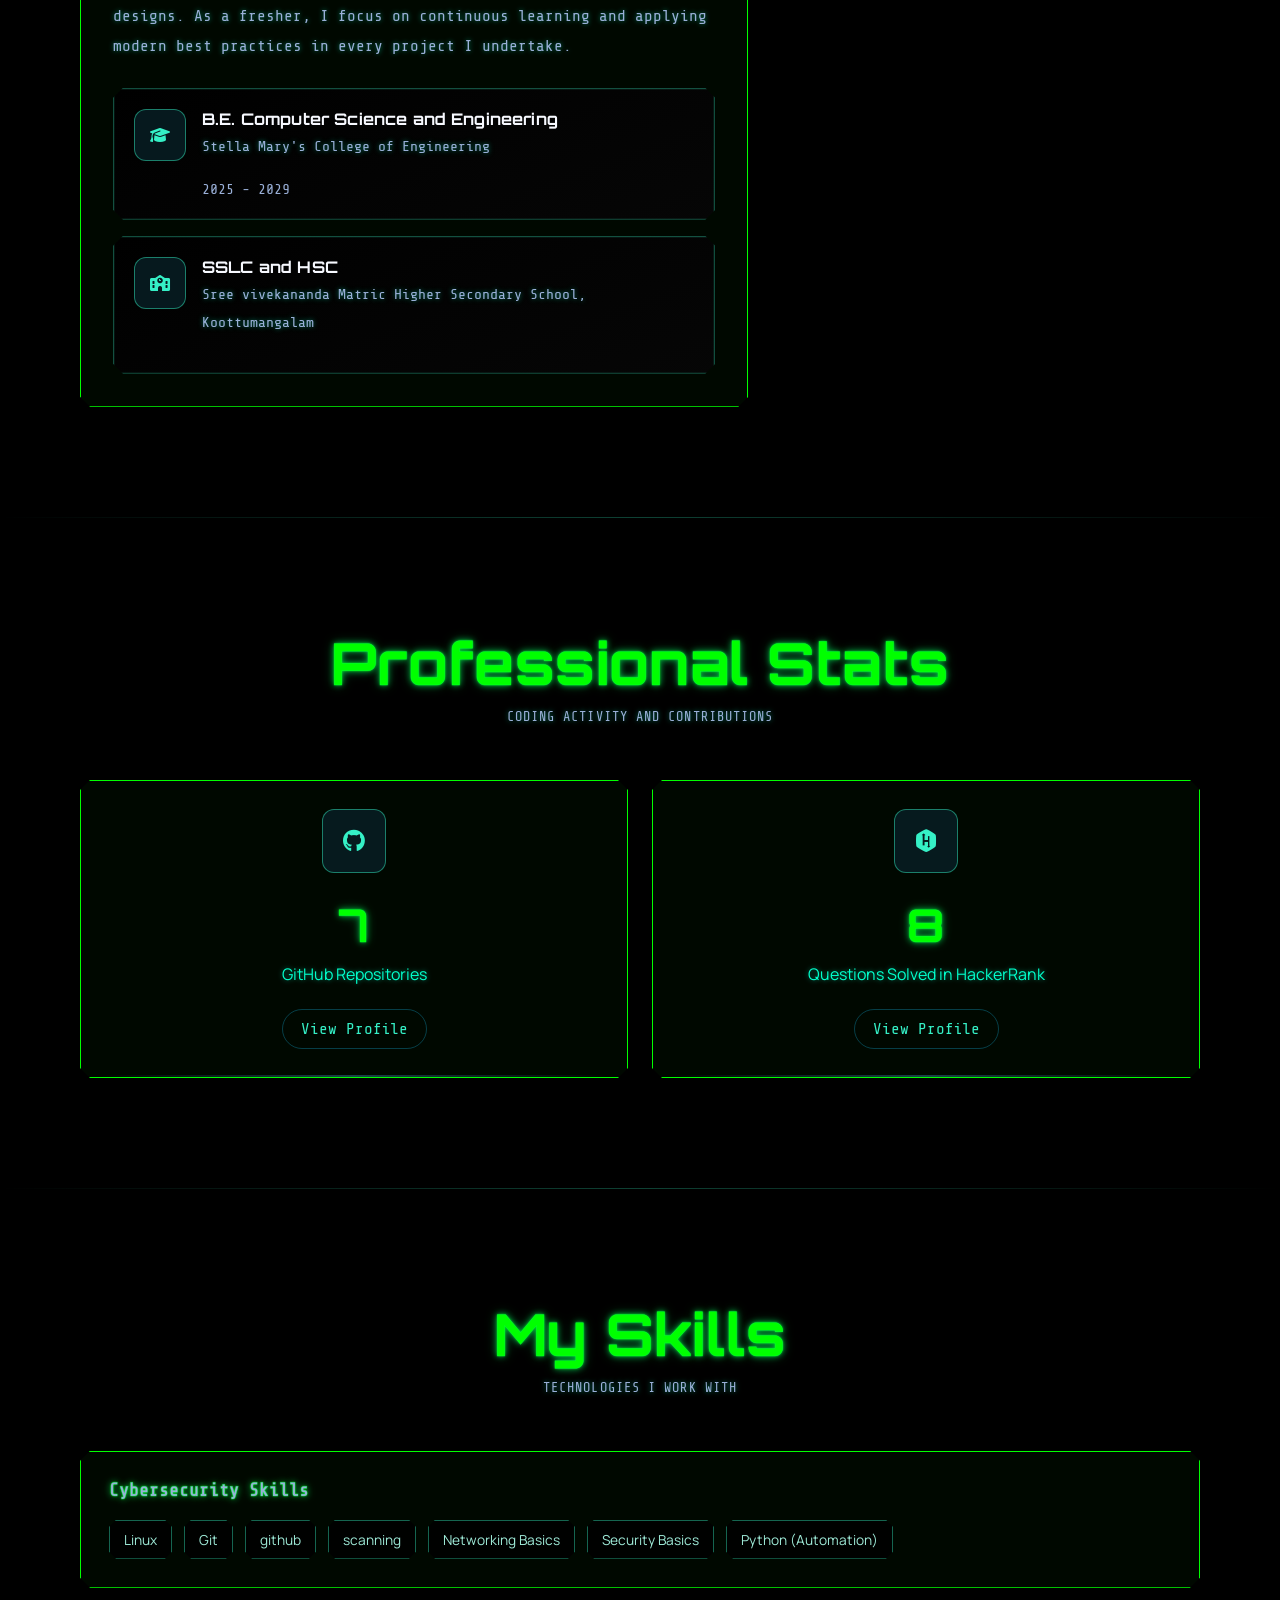
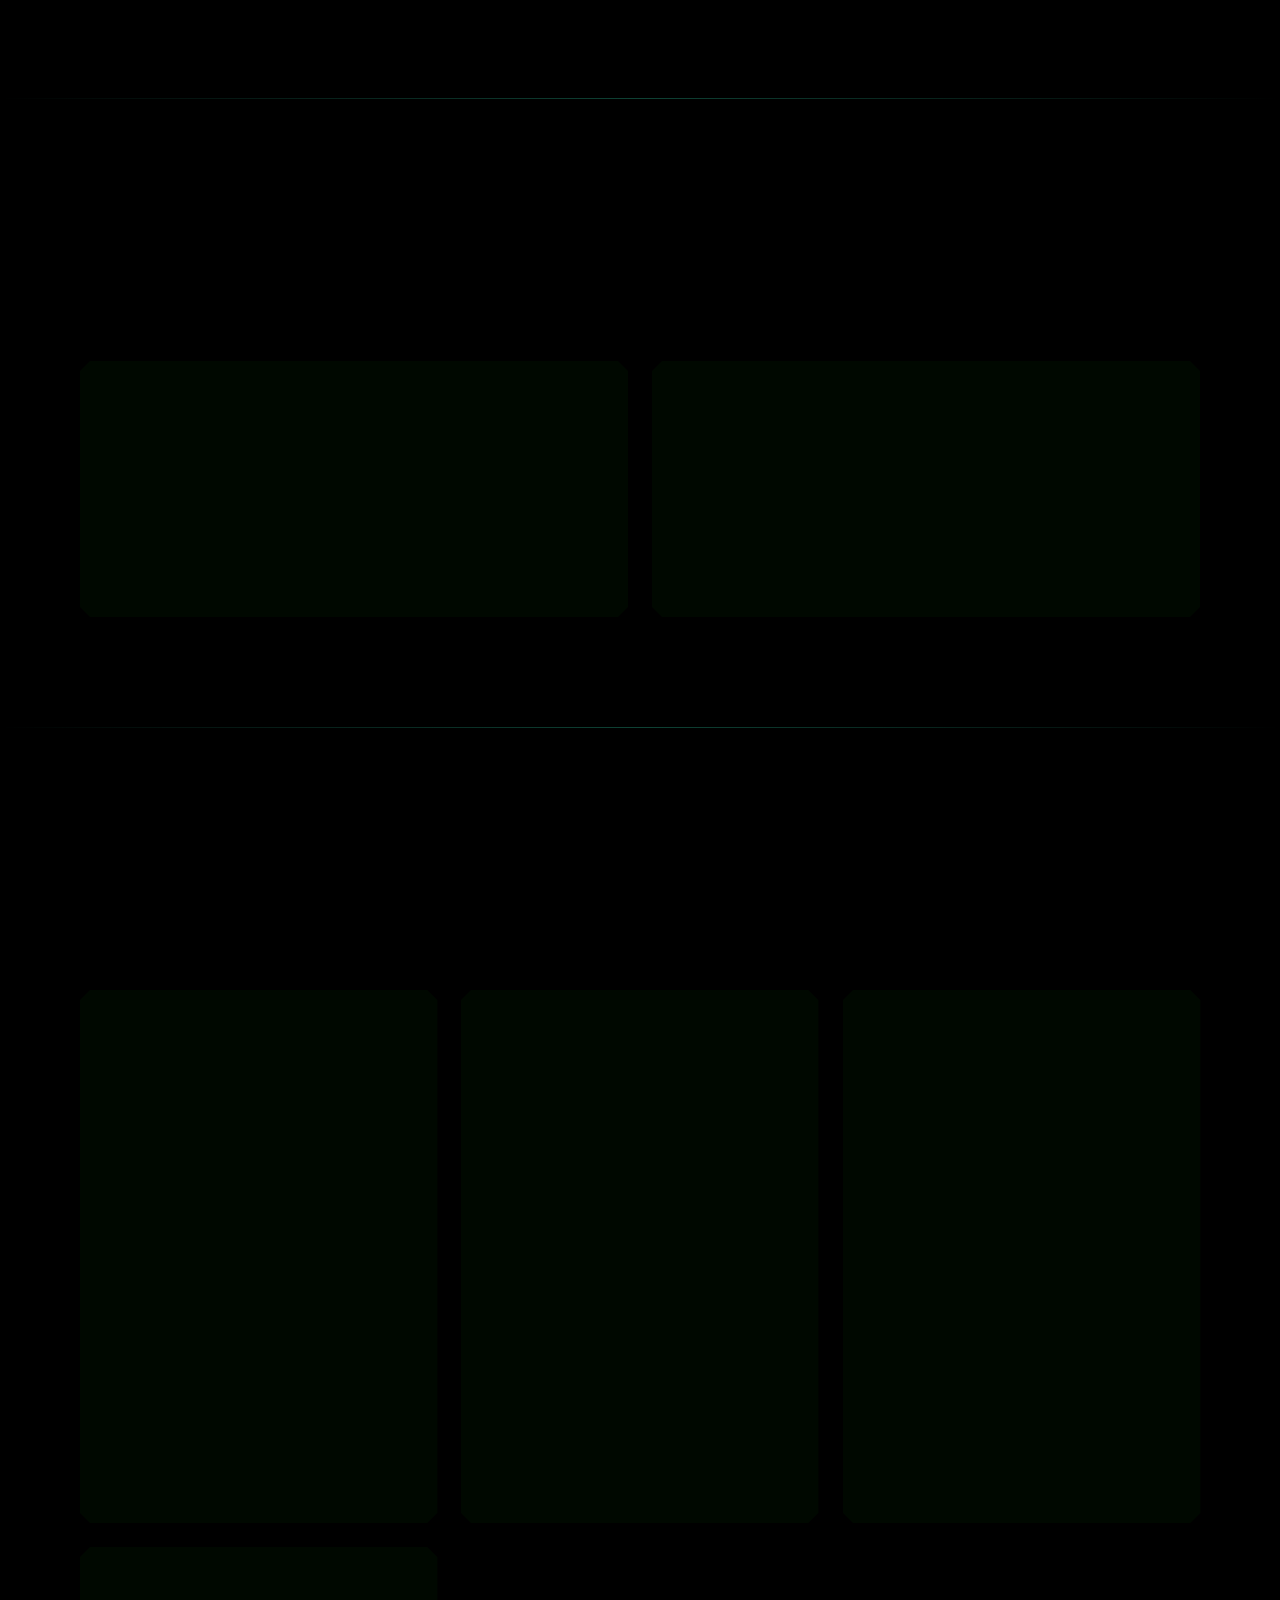
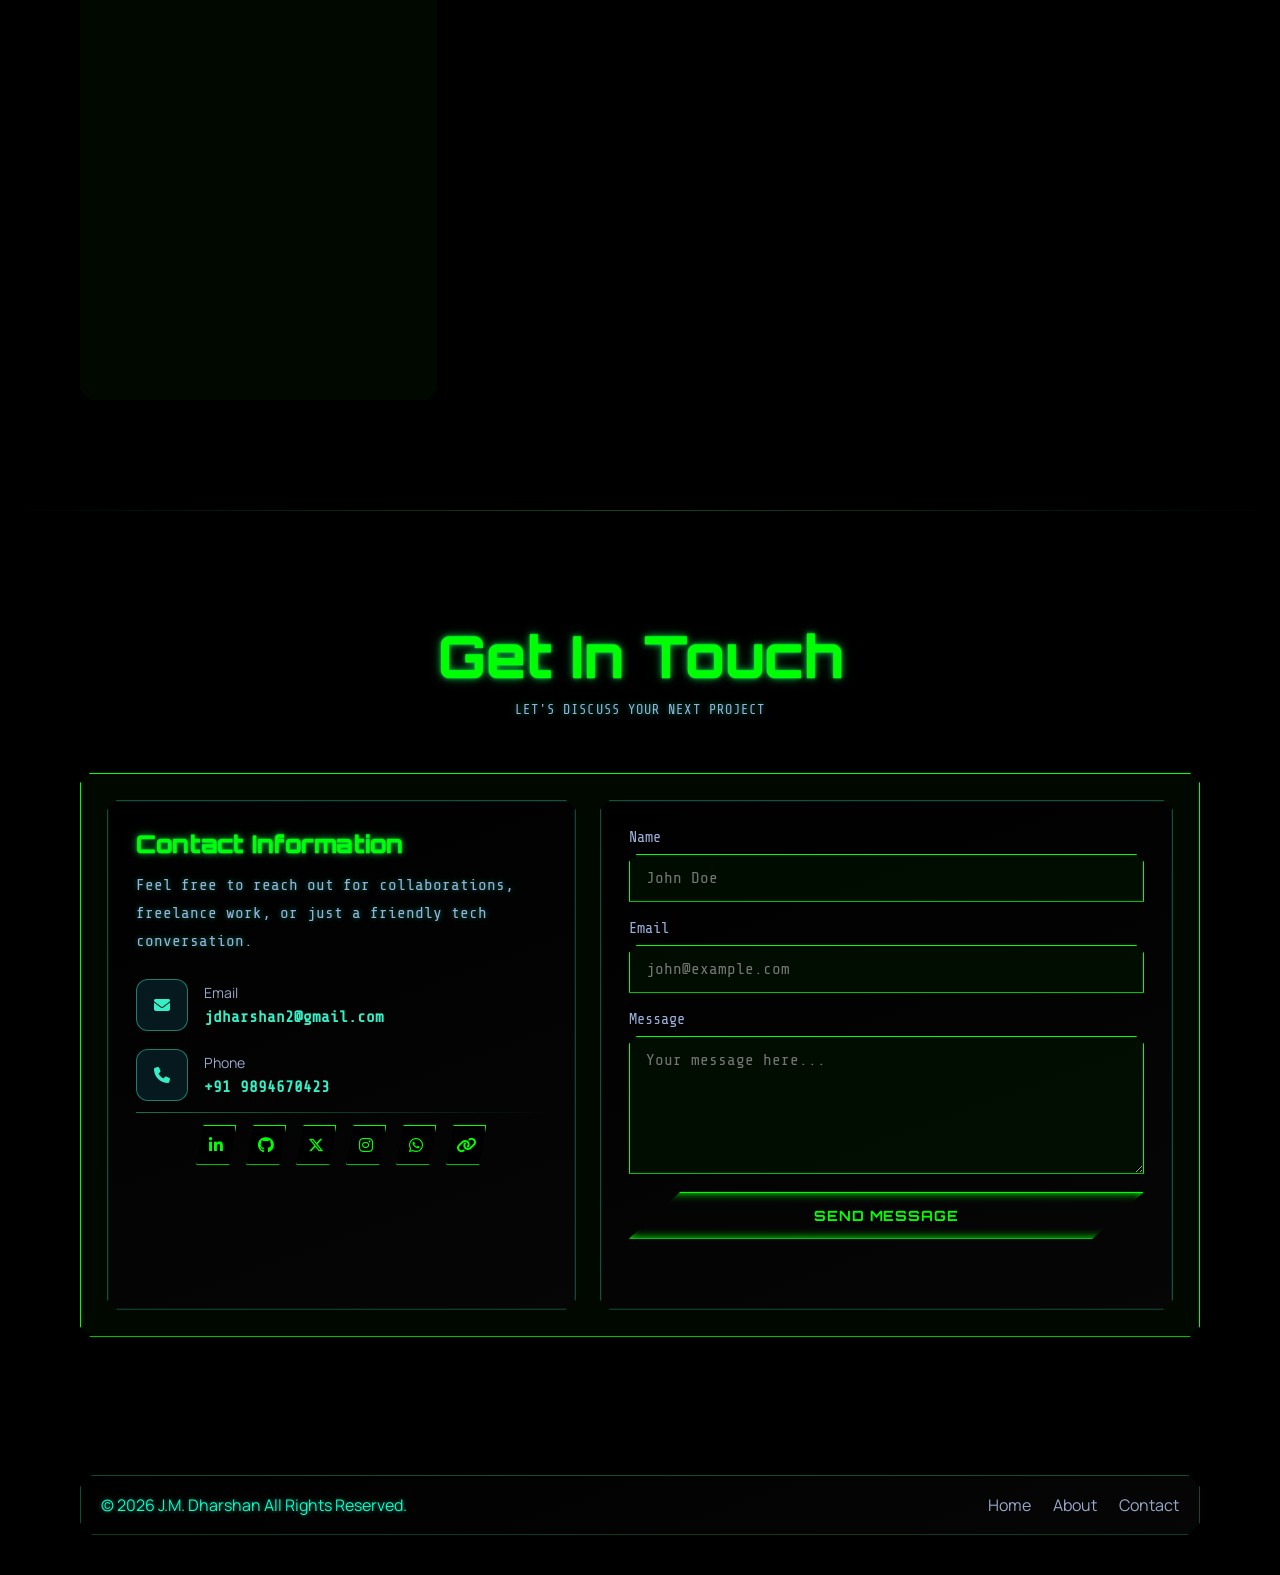
==== commit d42f5f19: "Enhance dashboard styles for improved responsiveness and visual appeal" ====
--- a/dashboard.html
+++ b/dashboard.html
@@ -128,13 +128,15 @@
         /* Dashboard specific styles - optimized for performance */
         .dashboard {
             min-height: 100vh;
-            background: linear-gradient(145deg, var(--bg-deep) 0%, var(--bg) 100%);
+            background:
+                radial-gradient(circle at top left, rgba(33, 211, 155, 0.16), transparent 32%),
+                linear-gradient(145deg, var(--bg-deep) 0%, var(--bg) 100%);
         }
 
         .dash-header {
-            background: rgba(8, 14, 25, 0.95);
-            border-bottom: 1px solid rgba(26, 214, 255, 0.2);
-            backdrop-filter: blur(20px);
+            background: rgba(5, 18, 12, 0.96);
+            border-bottom: 1px solid rgba(33, 211, 155, 0.24);
+            backdrop-filter: blur(12px);
         }
 
         .container {
@@ -153,15 +155,15 @@
         .dash-nav h1 {
             font-family: 'Space Grotesk', sans-serif;
             font-size: 1.8rem;
-            color: var(--cyan);
+            color: var(--green);
             display: flex;
             align-items: center;
             gap: 12px;
         }
 
         .logout-btn {
-            background: rgba(239, 68, 68, 0.15);
-            border: 1px solid rgba(239, 68, 68, 0.4);
+            background: rgba(33, 211, 155, 0.12);
+            border: 1px solid rgba(33, 211, 155, 0.38);
             color: var(--text);
             padding: 10px 20px;
             border-radius: 12px;
@@ -170,7 +172,7 @@
         }
 
         .logout-btn:hover {
-            background: rgba(239, 68, 68, 0.25);
+            background: rgba(33, 211, 155, 0.2);
             transform: translateY(-1px);
         }
 
@@ -187,7 +189,7 @@
 
         .stat-card {
             background: rgba(17, 37, 58, 0.8);
-            border: 1px solid rgba(26, 214, 255, 0.3);
+            border: 1px solid rgba(33, 211, 155, 0.28);
             border-radius: 18px;
             padding: 28px;
             text-align: center;
@@ -196,14 +198,14 @@
         }
 
         .stat-card:hover {
-            border-color: var(--cyan);
-            box-shadow: 0 20px 40px rgba(26, 214, 255, 0.2);
+            border-color: var(--green);
+            box-shadow: 0 20px 40px rgba(33, 211, 155, 0.18);
             transform: translateY(-4px);
         }
 
         .stat-card i {
             font-size: 2.5rem;
-            color: var(--cyan);
+            color: var(--green);
             margin-bottom: 12px;
         }
 
@@ -211,9 +213,8 @@
             font-size: 2.2rem;
             font-weight: 700;
             margin-bottom: 4px;
-            background: linear-gradient(135deg, var(--cyan), var(--pink));
-            -webkit-background-clip: text;
-            -webkit-text-fill-color: transparent;
+            color: var(--green);
+            text-shadow: 0 0 12px rgba(33, 211, 155, 0.12);
         }
 
         .stat-card p {
@@ -240,7 +241,7 @@
 
         .action-btn {
             background: rgba(17, 37, 58, 0.8);
-            border: 1px solid rgba(26, 214, 255, 0.4);
+            border: 1px solid rgba(33, 211, 155, 0.38);
             color: var(--text);
             padding: 20px;
             border-radius: 16px;
@@ -254,20 +255,20 @@
         }
 
         .action-btn:hover {
-            border-color: var(--cyan);
-            background: rgba(26, 214, 255, 0.1);
+            border-color: var(--green);
+            background: rgba(33, 211, 155, 0.1);
             transform: translateY(-2px);
-            box-shadow: 0 15px 35px rgba(26, 214, 255, 0.2);
+            box-shadow: 0 15px 35px rgba(33, 211, 155, 0.16);
         }
 
         .action-btn i {
             font-size: 1.8rem;
-            color: var(--cyan);
+            color: var(--green);
         }
 
         .activity-list {
             background: rgba(8, 14, 25, 0.6);
-            border: 1px solid rgba(26, 214, 255, 0.2);
+            border: 1px solid rgba(33, 211, 155, 0.18);
             border-radius: 16px;
             overflow: hidden;
         }
@@ -282,7 +283,7 @@
         }
 
         .activity-item:hover {
-            background: rgba(26, 214, 255, 0.08);
+            background: rgba(33, 211, 155, 0.08);
         }
 
         .activity-item:last-child {
@@ -290,7 +291,7 @@
         }
 
         .activity-item i {
-            color: var(--cyan);
+            color: var(--green);
             font-size: 1.2rem;
             width: 32px;
         }
@@ -306,6 +307,14 @@
         }
 
         @media (max-width: 768px) {
+            .container {
+                padding: 0 18px;
+            }
+
+            .dash-main {
+                padding: 40px 0;
+            }
+
             .dash-stats {
                 grid-template-columns: repeat(2, 1fr);
             }
@@ -319,6 +328,49 @@
                 gap: 16px;
                 text-align: center;
             }
+
+            .dash-nav h1 {
+                font-size: 1.5rem;
+            }
+
+            .stat-card,
+            .action-btn {
+                padding: 22px;
+            }
+
+            .activity-item {
+                align-items: flex-start;
+                gap: 12px;
+                padding: 16px 18px;
+            }
+        }
+
+        @media (max-width: 480px) {
+            .dash-stats {
+                grid-template-columns: 1fr;
+            }
+
+            .dash-content > section {
+                margin-bottom: 36px;
+            }
+
+            .dash-nav h1 {
+                font-size: 1.35rem;
+            }
+
+            .logout-btn {
+                width: 100%;
+                justify-content: center;
+            }
+
+            .activity-item {
+                flex-wrap: wrap;
+            }
+
+            .activity-item small {
+                width: 100%;
+                padding-left: 44px;
+            }
         }
     </style>
 
--- a/css/styles.css
+++ b/css/styles.css
@@ -1986,7 +1986,7 @@
 }
 
 .stats-grid {
-    grid-template-columns: repeat(3, minmax(0, 1fr));
+    grid-template-columns: repeat(auto-fit, minmax(240px, 1fr));
 }
 
 .services-grid {
@@ -1994,7 +1994,7 @@
 }
 
 .projects-grid {
-    grid-template-columns: repeat(3, minmax(0, 1fr));
+    grid-template-columns: repeat(auto-fit, minmax(280px, 1fr));
 }
 
 .service-card,
@@ -3207,3 +3207,162 @@
     }
 }
 
+/* --- Matrix Canvas & Neon Enhancements --- */
+#matrixCanvas {
+    position: fixed;
+    top: 0;
+    left: 0;
+    width: 100vw;
+    height: 100vh;
+    z-index: -1;
+    pointer-events: none;
+    opacity: 0.8;
+}
+
+/* Neon Green/Blue text & element glows */
+body.cyber-shot {
+    background: #000;
+}
+
+body.cyber-shot h1, 
+body.cyber-shot h2, 
+body.cyber-shot h3, 
+body.cyber-shot .brand {
+    color: #0f0;
+    -webkit-text-stroke: 0.5px rgba(0, 255, 102, 0.55);
+    text-shadow: 0 0 2px #0f0, 0 0 6px rgba(0, 255, 102, 0.65), 0 0 12px rgba(0, 255, 102, 0.35);
+}
+
+body.cyber-shot .hero-description, 
+body.cyber-shot p, 
+body.cyber-shot .hero-role {
+    color: #00ffcc;
+    text-shadow: 0 0 5px rgba(0, 255, 204, 0.5);
+}
+
+body.cyber-shot .btn-primary {
+    background: transparent;
+    color: #0f0;
+    border: 1px solid #0f0;
+    box-shadow: 0 0 10px #0f0, inset 0 0 10px #0f0;
+    transition: all 0.3s ease;
+}
+
+body.cyber-shot .btn-primary:hover {
+    background: #0f0;
+    color: #000;
+    box-shadow: 0 0 20px #0f0, inset 0 0 20px #0f0;
+}
+
+body.cyber-shot .btn-secondary {
+    background: transparent;
+    color: #00ffcc;
+    border: 1px solid #00ffcc;
+    box-shadow: 0 0 10px #00ffcc, inset 0 0 10px #00ffcc;
+    transition: all 0.3s ease;
+}
+
+body.cyber-shot .btn-secondary:hover {
+    background: #00ffcc;
+    color: #000;
+    box-shadow: 0 0 20px #00ffcc, inset 0 0 20px #00ffcc;
+}
+
+body.cyber-shot .card,
+body.cyber-shot .mini-card,
+body.cyber-shot .contact-panel {
+    background: rgba(0, 10, 0, 0.8);
+    border: 1px solid #0f0;
+    box-shadow: 0 0 10px rgba(0, 255, 0, 0.2);
+}
+
+body.cyber-shot .card:hover,
+body.cyber-shot .mini-card:hover,
+body.cyber-shot .contact-panel:hover {
+    border-color: #0f0;
+    box-shadow: 0 0 20px rgba(0, 255, 0, 0.8);
+}
+
+body.cyber-shot .social-row a {
+    color: #0f0;
+    border-color: #0f0;
+    box-shadow: 0 0 10px rgba(0, 255, 0, 0.2);
+}
+
+body.cyber-shot .social-row a:hover {
+    background: #0f0;
+    color: #000;
+    box-shadow: 0 0 20px #0f0;
+}
+
+/* Form inputs */
+body.cyber-shot .contact-form input,
+body.cyber-shot .contact-form textarea {
+    background: rgba(0, 20, 0, 0.6);
+    border-color: #0f0;
+    color: #0f0;
+}
+
+body.cyber-shot .contact-form input:focus,
+body.cyber-shot .contact-form textarea:focus {
+    box-shadow: 0 0 15px rgba(0, 255, 0, 0.5);
+}
+
+/* Nav */
+body.cyber-shot .nav-link {
+    color: #00ffcc;
+}
+
+body.cyber-shot .nav-link:hover,
+body.cyber-shot .nav-link.active {
+    color: #0f0;
+    text-shadow: 0 0 10px #0f0;
+    border-color: #0f0;
+}
+
+body.cyber-shot .hero-copy {
+    display: flex;
+    flex-direction: column;
+    align-items: center;
+    text-align: center;
+}
+
+body.cyber-shot .hero-description {
+    text-align: center;
+    margin-left: auto;
+    margin-right: auto;
+}
+
+body.cyber-shot .hero h1 {
+    text-align: center;
+    width: 100%;
+}
+
+body.cyber-shot .hero-actions,
+body.cyber-shot .social-row {
+    justify-content: center;
+    width: 100%;
+}
+
+/* Responsive fixes */
+@media (max-width: 768px) {
+    body.cyber-shot h1 {
+        font-size: clamp(2rem, 10vw, 3rem);
+    }
+    body.cyber-shot .hero-grid {
+        padding: 20px;
+        display: flex;
+        flex-direction: column-reverse;
+        align-items: center;
+        text-align: center;
+    }
+    body.cyber-shot .hero-copy {
+        width: 100%;
+    }
+    body.cyber-shot .hero-visual {
+        width: 100%;
+        display: flex;
+        justify-content: center;
+        align-items: center;
+    }
+}
